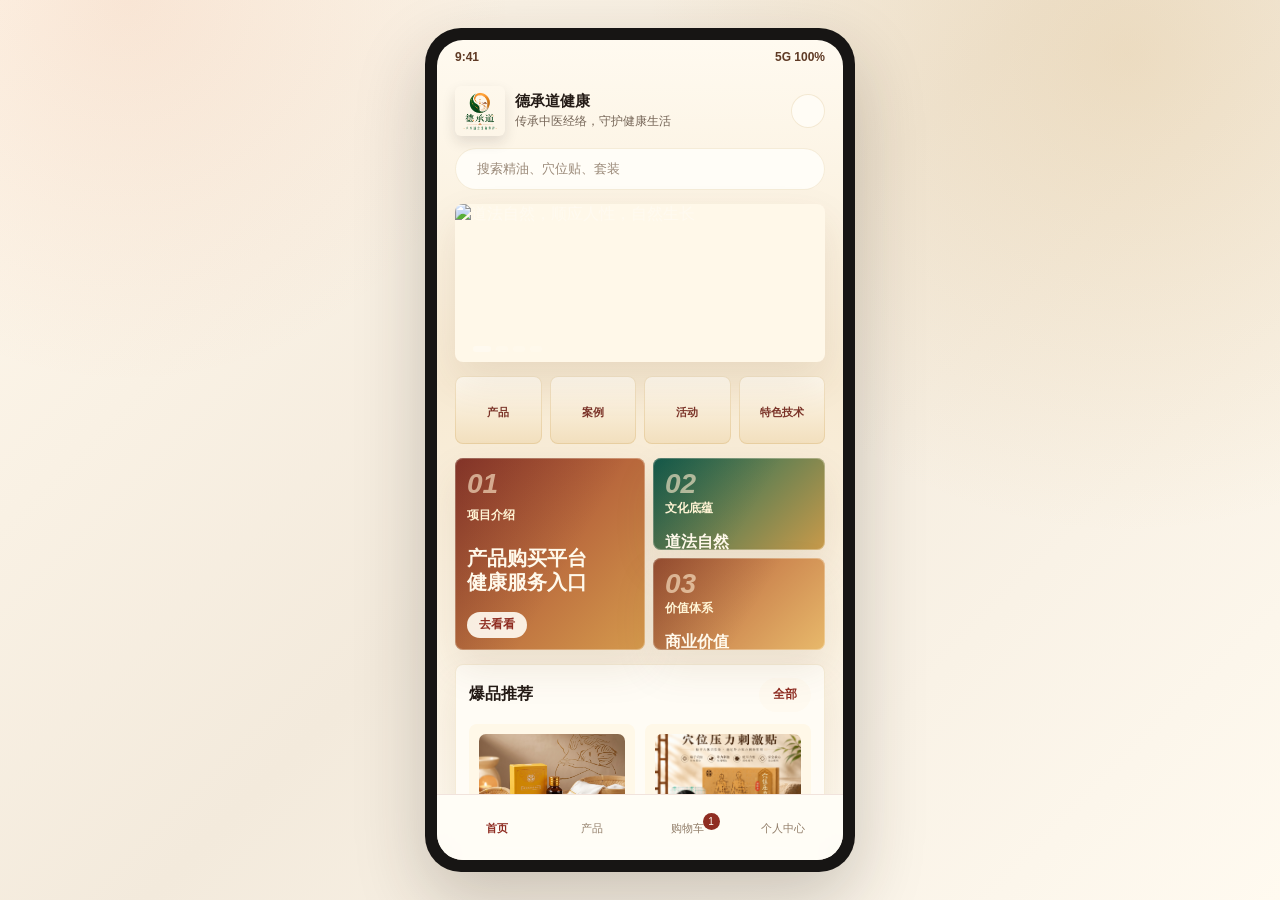
==== champagne_complete.html @ 21c338b3 "Update case page with before after story" ====
<!doctype html>
<html lang="zh-CN">
<head>
  <meta charset="utf-8">
  <meta name="viewport" content="width=device-width, initial-scale=1">
  <title>德承道商城小程序交互网页</title>
  <link rel="stylesheet" href="./champagne_complete.css">
  <script src="https://unpkg.com/lucide@latest/dist/umd/lucide.min.js" defer></script>
  <script src="./champagne_complete.js" defer></script>
</head>
<body class="standalone-demo">
  <main class="prototype-shell">
    <section class="prototype-copy">
      <p class="eyebrow">德承道健康 · 商城型小程序</p>
      <h1>产品购买平台 + 文化与实力背书</h1>
      <p>这是独立可点击交互网页：底部导航、产品列表、商品详情、购物车、个人中心、品牌实力入口都已接好。视觉采用日珀金白，保持高端、温暖、可信。</p>
      <div class="flow-notes">
        <span>首页 → 产品列表 → 商品详情 → 加入购物车</span>
        <span>首页 → 套装专区 → 商品详情 → 加入购物车</span>
        <span>购物车 → 数量调整 → 个人中心订单状态</span>
      </div>
    </section>

    <section class="phone" aria-label="德承道小程序可交互原型">
      <div class="app">
        <header class="statusbar"><span>9:41</span><span>5G 100%</span></header>

        <section class="page active" data-page="home">
          <div class="home-top">
            <div class="brand">
              <img src="./assets/dcd_logo_big.png" alt="德承道标识">
              <div><b>德承道健康</b><span>传承中医经络，守护健康生活</span></div>
            </div>
            <button class="icon-btn" data-toast="暂无新消息" aria-label="消息"><i data-lucide="bell"></i></button>
          </div>

          <button class="searchbar" data-route="products">
            <i data-lucide="search"></i>
            <span>搜索精油、穴位贴、套装</span>
          </button>

          <section class="hero-carousel" aria-label="首页轮播图">
            <article class="hero-banner hero-slide hero-image-slide active" data-slide="0">
              <img src="https://raw.githubusercontent.com/jerry-12123/dcd-miniapp-ui/main/assets/carousel_daofa.png" alt="道法自然，顺应人性，自然生长">
            </article>
            <article class="hero-banner hero-slide hero-image-slide" data-slide="1">
              <img src="https://raw.githubusercontent.com/jerry-12123/dcd-miniapp-ui/main/assets/carousel_store.png" alt="共享单店，轻量化，社区化，强粘性">
            </article>
            <article class="hero-banner hero-slide hero-image-slide" data-slide="2">
              <img src="https://raw.githubusercontent.com/jerry-12123/dcd-miniapp-ui/main/assets/carousel_value.png" alt="商业价值与社会价值的统一">
            </article>
            <article class="hero-banner hero-slide hero-image-slide" data-slide="3">
              <img src="https://raw.githubusercontent.com/jerry-12123/dcd-miniapp-ui/main/assets/carousel_2030.png" alt="2030健康中国，五维健康">
            </article>
            <div class="carousel-dots" aria-label="轮播分页">
              <button class="active" data-carousel-dot="0" aria-label="第1张"></button>
              <button data-carousel-dot="1" aria-label="第2张"></button>
              <button data-carousel-dot="2" aria-label="第3张"></button>
              <button data-carousel-dot="3" aria-label="第4张"></button>
            </div>
          </section>

          <section class="category-row">
            <button data-route="products"><i data-lucide="shopping-bag"></i><span>产品</span></button>
            <button data-route="cases"><i data-lucide="image-play"></i><span>案例</span></button>
            <button data-route="activities"><i data-lucide="calendar-days"></i><span>活动</span></button>
            <button data-route="tech"><i data-lucide="sparkles"></i><span>特色技术</span></button>
          </section>

          <section class="project-board" aria-label="项目与文化介绍">
            <button class="project-card primary" data-route="project">
              <span>01</span>
              <p>项目介绍</p>
              <h3>产品购买平台<br>健康服务入口</h3>
              <em>去看看</em>
            </button>
            <button class="project-card culture" data-route="culture">
              <span>02</span>
              <p>文化底蕴</p>
              <h3>道法自然<br>五行调和</h3>
              <em>了解</em>
            </button>
            <button class="project-card value" data-route="value">
              <span>03</span>
              <p>价值体系</p>
              <h3>商业价值<br>社会价值统一</h3>
              <em>查看</em>
            </button>
          </section>

          <section class="panel">
            <div class="section-head"><h3>爆品推荐</h3><button data-route="products">全部</button></div>
            <div class="product-row">
              <article class="product-card" data-detail="oil">
                <img src="./assets/oil_main.png" alt="德承道精油">
                <b>德承道精油</b>
                <span>统一零售价 · 日常调理</span>
                <strong>￥268</strong>
              </article>
              <article class="product-card" data-detail="patch">
                <img src="./assets/patch_main.png" alt="德承道穴位贴">
                <b>德承道穴位贴</b>
                <span>统一零售价 · 家庭常备</span>
                <strong>￥128</strong>
              </article>
            </div>
          </section>

          <section class="strength-strip">
            <div><b>1986</b><span>源起诊所</span></div>
            <div><b>18</b><span>直营店</span></div>
            <div><b>3000+</b><span>加盟店</span></div>
          </section>
        </section>

        <section class="page" data-page="project">
          <div class="page-head">
            <h2>项目介绍</h2>
            <button class="icon-btn" data-route="home" aria-label="返回首页"><i data-lucide="home"></i></button>
          </div>

          <section class="intro-hero project">
            <p>健康商业新范式</p>
            <h2>产品购买平台，也是健康服务入口</h2>
            <span>以精油、穴位贴、套装为购买核心，承接案例展示、特色技术、会员服务和复购管理。</span>
          </section>

          <section class="intro-grid">
            <article>
              <i data-lucide="shopping-bag"></i>
              <div><b>产品成交</b><span>把爆品推荐、商品详情、购物车路径做短做清楚。</span></div>
            </article>
            <article>
              <i data-lucide="badge-check"></i>
              <div><b>信任背书</b><span>用案例、技术与文化内容解释为什么值得买。</span></div>
            </article>
            <article>
              <i data-lucide="repeat-2"></i>
              <div><b>复购承接</b><span>通过个人中心、订单状态和会员权益沉淀长期关系。</span></div>
            </article>
          </section>
        </section>

        <section class="page" data-page="culture">
          <div class="page-head">
            <h2>文化底蕴</h2>
            <button class="icon-btn" data-route="home" aria-label="返回首页"><i data-lucide="home"></i></button>
          </div>

          <section class="intro-hero culture">
            <p>东方生命智慧</p>
            <h2>道法自然，顺应人性，自然生长</h2>
            <span>以中医经络、五行调和、顺时养生为内容表达，让用户理解产品背后的健康观。</span>
          </section>

          <section class="culture-points">
            <article><b>根本</b><span>以健康价值为根本，回到用户真实生活需求。</span></article>
            <article><b>纽带</b><span>以产品、技术、服务连接日常调理场景。</span></article>
            <article><b>灵魂</b><span>以爱、感恩、利他作为品牌长期关系的温度。</span></article>
          </section>
        </section>

        <section class="page" data-page="value">
          <div class="page-head">
            <h2>价值体系</h2>
            <button class="icon-btn" data-route="home" aria-label="返回首页"><i data-lucide="home"></i></button>
          </div>

          <section class="intro-hero value">
            <p>共生价值</p>
            <h2>商业价值与社会价值的统一</h2>
            <span>既要让用户买得到、用得上、愿意复购，也要让社区健康服务更贴近人心。</span>
          </section>

          <section class="value-flow">
            <div><b>用户</b><span>获得日常可坚持的调理产品和服务</span></div>
            <div><b>门店</b><span>获得轻量化、社区化的经营入口</span></div>
            <div><b>平台</b><span>沉淀产品、案例、技术和会员数据</span></div>
          </section>
        </section>

        <section class="page" data-page="products">
          <div class="page-head">
            <h2>产品商城</h2>
            <button class="icon-btn" data-toast="已按推荐排序" aria-label="筛选"><i data-lucide="sliders-horizontal"></i></button>
          </div>

          <button class="searchbar compact" data-toast="搜索功能原型：可接入关键词搜索">
            <i data-lucide="search"></i>
            <span>搜索产品功效 / 使用场景</span>
          </button>

          <div class="tabs">
            <button class="active" data-filter="hot">推荐</button>
            <button data-filter="oil">精油</button>
            <button data-filter="patch">穴位贴</button>
            <button data-filter="bundle">套装</button>
          </div>

          <section class="product-list">
            <article class="list-item featured" data-category="hot oil" data-detail="oil">
              <img src="./assets/oil_main.png" alt="德承道精油">
              <div>
                <p>明星单品</p>
                <h3>德承道精油</h3>
                <span>精油统一零售售价 268 元，适合日常经络养护。</span>
                <div><strong>￥268</strong><button data-add="oil">加入购物车</button></div>
              </div>
            </article>
            <article class="list-item" data-category="hot patch" data-detail="patch">
              <img src="./assets/patch_main.png" alt="德承道穴位贴">
              <div>
                <p>高频复购</p>
                <h3>德承道穴位贴</h3>
                <span>穴位贴统一零售价 128 元，家庭常备护理。</span>
                <div><strong>￥128</strong><button data-add="patch">购买</button></div>
              </div>
            </article>
            <article class="list-item" data-category="hot bundle patch" data-detail="patchBundle">
              <img src="./assets/patch_main.png" alt="9800穴位贴套组">
              <div>
                <p>大客户套组</p>
                <h3>9800穴位贴套组</h3>
                <span>9800 元，穴位贴给到 76 盒，适合批量囤货。</span>
                <div><strong>￥9800</strong><button data-add="patchBundle">加入购物车</button></div>
              </div>
            </article>
            <article class="list-item" data-category="hot bundle oil patch" data-detail="comboBundle">
              <img src="./assets/commerce_bg.jpg" alt="9800组合套装">
              <div>
                <p>组合套装</p>
                <h3>9800组合套装</h3>
                <span>精油 5 瓶 + 穴位贴 66 盒，产品组合更完整。</span>
                <div><strong>￥9800</strong><button data-add="comboBundle">加入购物车</button></div>
              </div>
            </article>
          </section>
        </section>

        <section class="page detail-page" data-page="detail">
          <div class="detail-top">
            <button class="icon-btn" data-back aria-label="返回"><i data-lucide="chevron-left"></i></button>
            <h2>商品详情</h2>
            <button class="icon-btn" data-toast="分享卡片已生成" aria-label="分享"><i data-lucide="share-2"></i></button>
          </div>

          <section class="product-visual">
            <img data-detail-image src="./assets/oil_main.png" alt="商品图片">
          </section>

          <section class="detail-card">
            <p data-detail-tag>德承道甄选</p>
            <h2 data-detail-title>德承道精油</h2>
            <span data-detail-subtitle>统一零售价 · 经络养护 · 日常调理</span>
            <div class="price-line"><strong data-detail-price>￥268</strong><em>已售 <span data-detail-sold>1286</span></em></div>
          </section>

          <section class="info-panel">
            <h3>为什么推荐</h3>
            <div><i data-lucide="leaf"></i><span data-detail-point1>源于东方食养与经络养护理念，适合日常护理。</span></div>
            <div><i data-lucide="shield-check"></i><span>配合门店调理服务，形成产品 + 技术的使用闭环。</span></div>
            <div><i data-lucide="repeat-2"></i><span>复购路径清晰，可作为家庭健康管理的常备用品。</span></div>
          </section>

          <section class="detail-poster" data-detail-poster-wrap>
            <img data-detail-poster src="./assets/oil_detail.png" alt="精油详情页">
          </section>

          <section class="buybar">
            <button class="ghost" data-current-add><i data-lucide="shopping-cart"></i>加入购物车</button>
            <button data-buy-now>立即购买</button>
          </section>
        </section>

        <section class="page" data-page="brand">
          <div class="page-head">
            <h2>品牌实力</h2>
            <button class="icon-btn" data-route="cart" aria-label="购物车"><i data-lucide="shopping-cart"></i></button>
          </div>

          <section class="brand-hero">
            <img src="./assets/clinic_front.jpg" alt="德承道服务空间">
            <div>
              <p>企业与技术实力</p>
              <h2>产品 + 技术 + 服务</h2>
              <span>以产品商城为入口，连接门店服务、特色技术、案例内容与会员复购体系。</span>
            </div>
          </section>

          <section class="brand-grid">
            <div><b>科研</b><span>产品与服务体系</span></div>
            <div><b>服务</b><span>直营门店落地</span></div>
            <div><b>教育</b><span>食养动养培训</span></div>
            <div><b>培训</b><span>技术复制体系</span></div>
          </section>

          <section class="culture-card">
            <img src="./assets/garden.jpg" alt="南京园子">
            <div>
              <p>品牌理念</p>
              <h3>带着爱服务生命</h3>
              <span>以中华传统文化为根，以五行系统和经络调理为核心表达，让健康成为可坚持的生活方式。</span>
            </div>
          </section>

          <section class="panel">
            <div class="section-head"><h3>企业规模</h3><button data-toast="企业介绍页可继续展开">了解更多</button></div>
            <div class="strength-strip inline">
              <div><b>1986</b><span>源起诊所</span></div>
              <div><b>18</b><span>直营店</span></div>
              <div><b>3000+</b><span>加盟店</span></div>
            </div>
          </section>
        </section>

        <section class="page" data-page="cases">
          <div class="page-head">
            <h2>案例</h2>
            <button class="icon-btn" data-route="home" aria-label="返回首页"><i data-lucide="home"></i></button>
          </div>

          <section class="case-card case-story">
            <div>
              <p>案例三：肩周炎</p>
              <h3>一次即可后背</h3>
              <b>调理过程与效果</b>
              <span>顾客原来手臂不能后背，也无法正常抬举，严重影响日常动作。点几个穴位，仅需几分钟，一次便可自如后背，疼痛感完全消失，只剩下一点点牵拉感。做到第四次的时候，牵拉感也完全消失，功能完全恢复正常。</span>
              <em><i data-lucide="check-circle-2"></i>简单、快速、无创伤，这就是传统经络调理的优势所在。</em>
            </div>
          </section>

          <section class="case-compare-panel">
            <article>
              <p>调理前</p>
              <img src="./assets/case_before.png" alt="肩周炎调理前">
            </article>
            <article>
              <p>调理后</p>
              <img src="./assets/case_after.png" alt="肩周炎调理后">
            </article>
          </section>
        </section>

        <section class="page" data-page="activities">
          <div class="page-head">
            <h2>活动</h2>
            <button class="icon-btn" data-route="home" aria-label="返回首页"><i data-lucide="home"></i></button>
          </div>

          <section class="empty-state-panel">
            <i data-lucide="calendar-days"></i>
            <h3>暂无活动</h3>
            <span>后续可在这里放线下沙龙、门店体验、会员专享、直播预约等活动入口。</span>
          </section>
        </section>

        <section class="page" data-page="tech">
          <div class="page-head">
            <h2>特色技术</h2>
            <button class="icon-btn" data-route="home" aria-label="返回首页"><i data-lucide="home"></i></button>
          </div>

          <section class="tech-list">
            <button class="tech-entry" data-tech-detail="massage">
              <i data-lucide="hand"></i>
              <div>
                <p>技术一</p>
                <h3>点穴按摩</h3>
                <span>围绕经络穴位进行点按、放松与疏导，适合做成门店服务项目、专家手法介绍和预约转化页。</span>
              </div>
              <i class="entry-arrow" data-lucide="chevron-right"></i>
            </button>
            <button class="tech-entry" data-tech-detail="diet">
              <i data-lucide="wheat"></i>
              <div>
                <p>技术二</p>
                <h3>食疗调理</h3>
                <span>结合体质、季节与日常饮食习惯，输出更容易坚持的食养建议，可承接产品套餐与会员服务。</span>
              </div>
              <i class="entry-arrow" data-lucide="chevron-right"></i>
            </button>
            <button class="tech-entry" data-tech-detail="movement">
              <i data-lucide="activity"></i>
              <div>
                <p>技术三</p>
                <h3>运动调理</h3>
                <span>通过轻量动作、姿态训练与日常运动指导，帮助用户把调理融入生活场景。</span>
              </div>
              <i class="entry-arrow" data-lucide="chevron-right"></i>
            </button>
          </section>
        </section>

        <section class="page detail-page tech-detail-page" data-page="techDetail">
          <div class="detail-top">
            <button class="icon-btn" data-route="tech" aria-label="返回特色技术"><i data-lucide="chevron-left"></i></button>
            <h2 data-tech-title>点穴按摩</h2>
            <button class="icon-btn" data-toast="技术内容可继续补充真实素材" aria-label="说明"><i data-lucide="info"></i></button>
          </div>

          <section class="tech-visual">
            <img data-tech-image src="./assets/body_map.jpg" alt="点穴按摩图文">
          </section>

          <section class="tech-copy">
            <p data-tech-kicker>经络穴位技术</p>
            <h3 data-tech-heading>以穴入手，疏通日常紧张</h3>
            <span data-tech-body>通过经络穴位点按、推揉和局部放松，帮助用户理解身体紧张区域与日常调理路径。</span>
          </section>

          <section class="tech-video-panel">
            <div class="section-head"><h3>技术视频</h3><button data-toast="当前为占位视频，可替换为专属技术讲解">示例</button></div>
            <video data-tech-video controls playsinline preload="metadata" poster="./assets/body_map.jpg" src="./assets/case_video.mp4"></video>
          </section>
        </section>

        <section class="page" data-page="cart">
          <div class="page-head">
            <h2>购物车</h2>
            <button class="icon-btn" data-toast="已同步会员价格" aria-label="会员价"><i data-lucide="badge-percent"></i></button>
          </div>

          <section class="cart-list" data-cart-list></section>

          <section class="recommend-panel">
            <div class="section-head"><h3>顺手带上</h3><button data-route="products">去选购</button></div>
            <article class="mini-product" data-detail="patch">
              <img src="./assets/patch_main.png" alt="德承道穴位贴">
              <div><b>德承道穴位贴</b><span>家庭常备护理</span></div>
              <strong>￥128</strong>
            </article>
          </section>

          <section class="checkoutbar">
            <div><span>合计</span><strong data-cart-total>￥0</strong></div>
            <button data-checkout>去结算</button>
          </section>
        </section>

        <section class="page" data-page="profile">
          <div class="page-head">
            <h2>个人中心</h2>
            <button class="icon-btn" data-toast="设置功能原型" aria-label="设置"><i data-lucide="settings"></i></button>
          </div>

          <section class="member-card profile-hero">
            <div class="avatar">德</div>
            <div>
              <p>德承道会员</p>
              <h2>欢迎回来</h2>
              <span>查看订单、积分权益、团队与消费记录。</span>
            </div>
          </section>

          <section class="asset-card">
            <button data-toast="零钱余额 0.00">
              <strong>0.00</strong>
              <span>零钱</span>
            </button>
            <button data-toast="积分余额 0.00">
              <strong>0.00</strong>
              <span>积分</span>
            </button>
          </section>

          <section class="profile-module">
            <div class="module-head"><h3>商城订单</h3><button data-toast="进入全部商城订单">全部订单<i data-lucide="chevron-right"></i></button></div>
            <div class="icon-grid five">
              <button data-toast="商城待付款"><i data-lucide="wallet"></i><span>待付款</span></button>
              <button data-toast="商城待发货"><i data-lucide="package"></i><span>待发货</span></button>
              <button data-toast="商城待收货"><i data-lucide="truck"></i><span>待收货</span></button>
              <button data-toast="商城待评价"><i data-lucide="message-circle"></i><span>待评价</span></button>
              <button data-toast="商城售后中"><i data-lucide="file-text"></i><span>售后中</span></button>
            </div>
          </section>

          <section class="profile-module">
            <div class="module-head"><h3>积分订单</h3><button data-toast="进入积分订单"><i data-lucide="chevron-right"></i></button></div>
            <div class="icon-grid four">
              <button data-toast="全部积分订单"><i data-lucide="layout-grid"></i><span>全部</span></button>
              <button data-toast="积分待付款"><i data-lucide="wallet"></i><span>待付款</span></button>
              <button data-toast="积分待发货"><i data-lucide="package"></i><span>待发货</span></button>
              <button data-toast="积分待收货"><i data-lucide="truck"></i><span>待收货</span></button>
            </div>
          </section>

          <section class="profile-module services-module">
            <div class="module-head"><h3>我的服务</h3></div>
            <div class="service-grid">
              <button data-toast="身份特权"><i data-lucide="handshake"></i><span>身份特权</span></button>
              <button data-toast="我的团队"><i data-lucide="users-round"></i><span>我的团队</span></button>
              <button data-toast="贡献分"><i data-lucide="user-round-check"></i><span>贡献分</span></button>
              <button data-toast="我的消费"><i data-lucide="hand-coins"></i><span>我的消费</span></button>
              <button data-toast="邀请码"><i data-lucide="qr-code"></i><span>邀请码</span></button>
              <button data-toast="排行榜"><i data-lucide="scroll-text"></i><span>排行榜</span></button>
              <button data-toast="用户协议"><i data-lucide="briefcase-business"></i><span>用户协议</span></button>
              <button data-toast="隐私设置"><i data-lucide="settings"></i><span>隐私设置</span></button>
            </div>
          </section>
        </section>

        <nav class="tabbar">
          <button class="active" data-tab="home"><i data-lucide="home"></i><span>首页</span></button>
          <button data-tab="products"><i data-lucide="shopping-bag"></i><span>产品</span></button>
          <button data-tab="cart" class="cart-tab"><i data-lucide="shopping-cart"></i><span>购物车</span><em data-cart-count>0</em></button>
          <button data-tab="profile"><i data-lucide="user-round"></i><span>个人中心</span></button>
        </nav>

        <div class="toast" data-toast-box></div>
      </div>
    </section>
  </main>
</body>
</html>
---- champagne_complete.css ----
:root {
  font-family: "Microsoft YaHei", "PingFang SC", "Noto Sans CJK SC", Arial, sans-serif;
  --ivory: #fffaf0;
  --paper: #fffdf7;
  --warm: #f2dfbd;
  --gold: #c99a4a;
  --gold-deep: #967033;
  --fire: #d46b3c;
  --cinnabar: #8f2d22;
  --ink: #241b16;
  --muted: #746456;
  --line: rgba(143, 45, 34, .12);
  --shadow: 0 18px 42px rgba(97, 56, 24, .1);
}

* {
  box-sizing: border-box;
}

body {
  margin: 0;
  color: var(--ink);
  background:
    radial-gradient(circle at 10% 0%, rgba(212, 107, 60, .12), transparent 24rem),
    radial-gradient(circle at 88% 6%, rgba(201, 154, 74, .2), transparent 30rem),
    linear-gradient(135deg, #fff8ec 0%, #f3eadc 48%, #fffaf0 100%);
}

body.standalone-demo {
  min-height: 100vh;
}

button {
  border: 0;
  font: inherit;
  cursor: pointer;
}

.prototype-shell {
  width: min(1180px, calc(100% - 40px));
  min-height: 100vh;
  display: grid;
  grid-template-columns: minmax(320px, 1fr) 430px;
  gap: 46px;
  align-items: center;
  margin: 0 auto;
  padding: 34px 0;
}

body.standalone-demo .prototype-shell {
  width: min(100%, 460px);
  grid-template-columns: 1fr;
  justify-items: center;
  gap: 0;
  padding: 16px 0;
}

.prototype-copy {
  max-width: 650px;
}

body.standalone-demo .prototype-copy {
  display: none;
}

.eyebrow {
  margin: 0 0 10px;
  color: var(--cinnabar);
  font-size: 13px;
  font-weight: 900;
}

h1,
h2,
h3,
h4,
p {
  margin-top: 0;
}

h1 {
  margin-bottom: 16px;
  font-size: clamp(36px, 5vw, 62px);
  line-height: 1.04;
  letter-spacing: 0;
}

.prototype-copy > p:not(.eyebrow) {
  margin-bottom: 26px;
  color: var(--muted);
  font-size: 17px;
  line-height: 1.85;
}

.flow-notes {
  display: grid;
  gap: 10px;
}

.flow-notes span {
  min-height: 48px;
  display: flex;
  align-items: center;
  padding: 0 14px;
  border-radius: 8px;
  background: rgba(255, 253, 247, .84);
  color: #6f4c32;
  font-size: 14px;
  font-weight: 900;
  box-shadow: inset 0 0 0 1px rgba(201, 154, 74, .18), var(--shadow);
}

.phone {
  width: 410px;
  padding: 12px;
  border-radius: 36px;
  background: #171514;
  box-shadow: 0 28px 70px rgba(42, 31, 21, .22);
}

body.standalone-demo .phone {
  width: min(430px, calc(100vw - 20px));
}

.app {
  position: relative;
  height: 780px;
  overflow: hidden;
  border-radius: 26px;
  background: linear-gradient(180deg, #fffaf0, #f7ead3 42%, #fffaf0 100%);
}

body.standalone-demo .app {
  height: min(820px, calc(100vh - 56px));
  min-height: 720px;
}

.statusbar {
  height: 34px;
  display: flex;
  justify-content: space-between;
  align-items: center;
  padding: 0 18px;
  color: #5f3a25;
  font-size: 12px;
  font-weight: 900;
}

.page {
  display: none;
  height: calc(100% - 100px);
  overflow-y: auto;
  padding-bottom: 14px;
  scrollbar-width: none;
}

.page::-webkit-scrollbar {
  display: none;
}

.page.active {
  display: block;
}

[data-page="cart"] {
  padding-bottom: 86px;
}

button svg,
.tabbar svg,
.category-row svg,
.info-panel svg {
  width: 18px;
  height: 18px;
  stroke-width: 2.2;
}

.home-top,
.page-head,
.detail-top {
  display: flex;
  align-items: center;
  justify-content: space-between;
  padding: 12px 18px;
}

.brand {
  display: flex;
  align-items: center;
  gap: 10px;
}

.brand img {
  width: 50px;
  height: 50px;
  object-fit: contain;
  padding: 0;
  border-radius: 6px;
  background: transparent;
  box-shadow: 0 6px 14px rgba(36, 27, 22, .12);
}

.brand b {
  display: block;
  font-size: 15px;
}

.brand span,
.product-card span,
.list-item span,
.detail-card span,
.info-panel span,
.culture-mini span,
.brand-hero span,
.culture-card span,
.cart-item span,
.mini-product span {
  color: var(--muted);
  font-size: 12px;
  line-height: 1.45;
}

.icon-btn,
.home-top .icon-btn,
.page-head .icon-btn,
.detail-top .icon-btn {
  width: 34px;
  height: 34px;
  display: grid;
  place-items: center;
  border-radius: 50%;
  background: rgba(255, 253, 247, .86);
  color: var(--cinnabar);
  box-shadow: inset 0 0 0 1px rgba(201, 154, 74, .2);
}

.page-head h2,
.detail-top h2 {
  margin: 0;
  font-size: 22px;
}

.searchbar {
  width: calc(100% - 36px);
  height: 42px;
  display: flex;
  align-items: center;
  gap: 8px;
  margin: 0 18px 14px;
  padding: 0 14px;
  border-radius: 21px;
  background: var(--paper);
  color: #9a8978;
  text-align: left;
  font-size: 13px;
  box-shadow: inset 0 0 0 1px rgba(201, 154, 74, .18);
}

.searchbar.compact {
  margin-top: 2px;
}

.hero-carousel {
  position: relative;
  margin: 0 18px 14px;
}

.hero-banner {
  display: grid;
  grid-template-columns: 1fr 96px;
  gap: 10px;
  align-items: center;
  min-height: 150px;
  margin: 0 18px 14px;
  padding: 18px;
  border-radius: 8px;
  background:
    radial-gradient(circle at 84% 24%, rgba(255, 250, 240, .45), transparent 7rem),
    linear-gradient(135deg, #8f2d22, #c99a4a);
  color: var(--ivory);
  box-shadow: var(--shadow);
}

.hero-carousel .hero-banner {
  margin: 0;
}

.hero-slide {
  display: none;
}

.hero-slide.active {
  display: grid;
}

.hero-image-slide {
  aspect-ratio: 750 / 320;
  min-height: 0;
  padding: 0;
  overflow: hidden;
  background: #fff8e9;
}

.hero-image-slide.active {
  display: block;
}

.hero-image-slide img {
  width: 100%;
  height: 100%;
  display: block;
  object-fit: cover;
}

.carousel-dots {
  position: absolute;
  left: 18px;
  bottom: 10px;
  display: flex;
  gap: 5px;
}

.carousel-dots button {
  width: 6px;
  height: 6px;
  border-radius: 999px;
  background: rgba(255, 250, 240, .48);
}

.carousel-dots button.active {
  width: 18px;
  background: var(--ivory);
}

.hero-banner p,
.culture-card p,
.brand-hero p,
.detail-card p,
.list-item p {
  margin-bottom: 7px;
  color: var(--gold-deep);
  font-size: 12px;
  font-weight: 900;
}

.hero-banner p {
  color: #ffe5ad;
}

.hero-banner h2 {
  margin-bottom: 16px;
  font-size: 25px;
  line-height: 1.18;
}

.hero-banner button,
.list-item button,
.section-head button,
.buybar button,
.checkoutbar button {
  height: 34px;
  padding: 0 14px;
  border-radius: 17px;
  background: var(--ivory);
  color: var(--cinnabar);
  font-size: 12px;
  font-weight: 900;
}

.hero-banner img {
  width: 118px;
  height: 118px;
  object-fit: contain;
  padding: 0;
  border-radius: 0;
  background: transparent;
  box-shadow: none;
  filter: none;
}

.hero-banner.hero-image-slide img {
  width: 100%;
  height: 100%;
  display: block;
  object-fit: cover;
}

.category-row {
  display: grid;
  grid-template-columns: repeat(4, 1fr);
  gap: 8px;
  padding: 0 18px 14px;
}

.category-row button {
  min-height: 68px;
  display: grid;
  justify-items: center;
  align-content: center;
  gap: 6px;
  border-radius: 8px;
  background: linear-gradient(180deg, #fffaf0, #f2dfbd);
  color: #7b3328;
  font-size: 11px;
  font-weight: 900;
  box-shadow: inset 0 0 0 1px rgba(201, 154, 74, .24);
}

.project-board {
  display: grid;
  grid-template-columns: 1.05fr .95fr;
  grid-template-rows: repeat(2, 92px);
  gap: 8px;
  margin: 0 18px 14px;
}

.project-card {
  position: relative;
  overflow: hidden;
  display: grid;
  align-content: space-between;
  min-width: 0;
  padding: 12px;
  border-radius: 8px;
  text-align: left;
  color: #fff9eb;
  box-shadow: inset 0 0 0 1px rgba(255, 248, 232, .32), var(--shadow);
}

.project-card::after {
  content: "";
  position: absolute;
  inset: 0;
  background: linear-gradient(120deg, rgba(36, 27, 22, .24), transparent 58%);
  pointer-events: none;
}

.project-card.primary {
  grid-row: span 2;
  min-height: 192px;
  background: linear-gradient(135deg, #9f3b2d, #d59a4d);
}

.project-card.culture {
  background: linear-gradient(135deg, #0e6a58, #c99a4a);
}

.project-card.value {
  background: linear-gradient(135deg, #b45a37, #e8b96b);
}

.project-card span,
.project-card p,
.project-card h3,
.project-card em {
  position: relative;
  z-index: 1;
}

.project-card span {
  color: rgba(255, 236, 205, .62);
  font-size: 28px;
  line-height: 1;
  font-weight: 900;
  font-style: italic;
}

.project-card p {
  margin-top: 2px;
  color: #fff4d4;
  font-size: 12px;
  font-weight: 900;
}

.project-card h3 {
  margin: 4px 0 10px;
  font-size: 20px;
  line-height: 1.18;
}

.project-card:not(.primary) h3 {
  margin-bottom: 6px;
  font-size: 16px;
}

.project-card em {
  width: max-content;
  height: 26px;
  display: inline-grid;
  place-items: center;
  padding: 0 12px;
  border-radius: 13px;
  background: rgba(255, 250, 240, .92);
  color: #8f2d22;
  font-size: 12px;
  font-weight: 900;
  font-style: normal;
}

.panel,
.strength-strip,
.product-list,
.detail-card,
.info-panel,
.culture-mini,
.detail-poster,
.brand-hero,
.brand-grid,
.culture-card,
.cart-list,
.recommend-panel,
.member-card,
.asset-card,
.profile-module {
  margin: 0 18px 14px;
  border-radius: 8px;
  background: rgba(255, 253, 247, .93);
  box-shadow: inset 0 0 0 1px rgba(201, 154, 74, .18), var(--shadow);
}

.panel,
.info-panel,
.cart-list,
.recommend-panel,
.profile-module {
  padding: 14px;
}

.section-head {
  display: flex;
  justify-content: space-between;
  align-items: center;
  margin-bottom: 12px;
}

.section-head h3,
.info-panel h3 {
  margin: 0;
  font-size: 16px;
}

.product-row {
  display: grid;
  grid-template-columns: repeat(2, 1fr);
  gap: 10px;
}

.product-card {
  min-width: 0;
  padding: 10px;
  border-radius: 8px;
  background: #fff8e8;
}

.product-card img {
  width: 100%;
  height: 92px;
  object-fit: cover;
  border-radius: 7px;
  margin-bottom: 8px;
}

.product-card b,
.list-item h3 {
  display: block;
  margin-bottom: 4px;
  font-size: 13px;
}

.product-card strong,
.list-item strong,
.detail-card strong,
.cart-item strong,
.mini-product strong,
.checkoutbar strong {
  display: block;
  color: var(--cinnabar);
  font-size: 17px;
}

.strength-strip {
  display: grid;
  grid-template-columns: repeat(3, 1fr);
  padding: 14px 10px;
}

.strength-strip.inline {
  margin: 0;
  box-shadow: none;
  background: #fff8e8;
}

.strength-strip div {
  display: grid;
  justify-items: center;
  gap: 3px;
  border-right: 1px solid var(--line);
}

.strength-strip div:last-child {
  border-right: 0;
}

.strength-strip b {
  color: var(--cinnabar);
  font-size: 19px;
}

.strength-strip span {
  color: var(--muted);
  font-size: 11px;
}

.tabs {
  display: grid;
  grid-template-columns: repeat(4, 1fr);
  gap: 8px;
  margin: 0 18px 14px;
}

.tabs button {
  height: 34px;
  border-radius: 17px;
  background: #fff7e8;
  color: #7b3328;
  font-size: 12px;
  font-weight: 900;
}

.tabs .active {
  background: linear-gradient(135deg, var(--cinnabar), var(--gold));
  color: var(--ivory);
}

.product-list {
  display: grid;
  gap: 12px;
  padding: 0 18px 14px;
  background: transparent;
  box-shadow: none;
}

.list-item {
  display: grid;
  grid-template-columns: 96px 1fr;
  gap: 12px;
  padding: 12px;
  border-radius: 8px;
  background: var(--paper);
  box-shadow: inset 0 0 0 1px rgba(201, 154, 74, .18), var(--shadow);
}

.list-item.featured {
  background: linear-gradient(135deg, #fffaf0, #f2dfbd);
}

.list-item img {
  width: 96px;
  height: 112px;
  object-fit: cover;
  border-radius: 7px;
}

.list-item h3 {
  font-size: 16px;
}

.list-item div div {
  display: flex;
  justify-content: space-between;
  align-items: center;
  gap: 10px;
  margin-top: 10px;
}

.list-item button {
  background: linear-gradient(135deg, var(--cinnabar), var(--gold));
  color: var(--ivory);
}

.list-item.hidden {
  display: none;
}

.detail-top {
  display: grid;
  grid-template-columns: 42px 1fr 42px;
}

.detail-top h2 {
  text-align: center;
  font-size: 18px;
}

.product-visual {
  height: 238px;
  margin: 0 18px 14px;
  padding: 18px;
  border-radius: 8px;
  background:
    radial-gradient(circle at 50% 50%, rgba(255, 250, 240, .78), transparent 8rem),
    linear-gradient(135deg, #f2dfbd, #fffaf0);
  box-shadow: inset 0 0 0 1px rgba(201, 154, 74, .18), var(--shadow);
}

.product-visual img {
  width: 100%;
  height: 100%;
  object-fit: cover;
  border-radius: 7px;
}

.detail-card {
  padding: 14px;
}

.detail-card h2 {
  margin-bottom: 6px;
  font-size: 23px;
}

.price-line {
  display: flex;
  justify-content: space-between;
  align-items: end;
  margin-top: 12px;
}

.price-line em {
  color: #9a8978;
  font-style: normal;
  font-size: 12px;
}

.info-panel div {
  display: grid;
  grid-template-columns: 34px 1fr;
  gap: 10px;
  align-items: center;
  padding: 11px 0;
  border-top: 1px solid var(--line);
}

.info-panel i {
  width: 34px;
  height: 34px;
  display: grid;
  place-items: center;
  border-radius: 50%;
  background: #fff0d1;
  color: var(--cinnabar);
}

.culture-mini,
.detail-poster {
  display: grid;
  grid-template-columns: 82px 1fr;
  gap: 12px;
  align-items: center;
  padding: 12px;
}

.detail-poster {
  display: block;
  overflow: hidden;
  padding: 0;
}

.detail-poster[hidden] {
  display: none;
}

.detail-poster img {
  display: block;
  width: 100%;
  height: auto;
  border-radius: 8px;
}

.culture-mini img {
  width: 82px;
  height: 70px;
  object-fit: cover;
  border-radius: 7px;
}

.culture-mini b,
.cart-item b,
.mini-product b {
  display: block;
  margin-bottom: 4px;
  font-size: 13px;
}

.buybar,
.checkoutbar {
  position: absolute;
  left: 0;
  right: 0;
  bottom: 0;
  display: grid;
  grid-template-columns: 1fr 1.4fr;
  gap: 10px;
  padding: 12px 18px 16px;
  background: rgba(255, 253, 247, .94);
  border-top: 1px solid var(--line);
}

.checkoutbar {
  bottom: 66px;
}

.buybar button,
.checkoutbar button {
  height: 42px;
  border-radius: 21px;
  background: linear-gradient(135deg, var(--cinnabar), var(--gold));
  color: var(--ivory);
}

.buybar .ghost {
  background: #fff0d1;
  color: var(--cinnabar);
}

.brand-hero {
  display: grid;
  grid-template-columns: 96px 1fr;
  gap: 12px;
  align-items: center;
  padding: 14px;
  background: linear-gradient(135deg, #fffaf0, #f2dfbd);
}

.brand-hero img {
  width: 96px;
  height: 124px;
  object-fit: cover;
  object-position: 50% 8%;
  border-radius: 7px;
}

.brand-hero h2 {
  margin-bottom: 6px;
  font-size: 22px;
}

.brand-grid {
  display: grid;
  grid-template-columns: repeat(2, 1fr);
  gap: 1px;
  overflow: hidden;
}

.brand-grid div {
  padding: 14px;
  background: rgba(255, 250, 240, .78);
}

.brand-grid b {
  display: block;
  margin-bottom: 4px;
  color: var(--cinnabar);
}

.brand-grid span {
  color: var(--muted);
  font-size: 12px;
}

.intro-hero,
.intro-grid,
.culture-points,
.value-flow {
  margin: 0 18px 14px;
  border-radius: 8px;
  background: rgba(255, 253, 247, .93);
  box-shadow: inset 0 0 0 1px rgba(201, 154, 74, .18), var(--shadow);
}

.intro-hero {
  min-height: 210px;
  display: grid;
  align-content: end;
  gap: 8px;
  padding: 18px;
  overflow: hidden;
  color: var(--ivory);
}

.intro-hero.project {
  background: linear-gradient(135deg, #9f3b2d, #d59a4d);
}

.intro-hero.culture {
  background: linear-gradient(135deg, #0e6a58, #c99a4a);
}

.intro-hero.value {
  background: linear-gradient(135deg, #b45a37, #e8b96b);
}

.intro-hero p {
  color: #ffe5ad;
  font-size: 12px;
  font-weight: 900;
}

.intro-hero h2 {
  max-width: 290px;
  font-size: 26px;
  line-height: 1.18;
}

.intro-hero span {
  max-width: 300px;
  color: rgba(255, 250, 240, .88);
  font-size: 13px;
  line-height: 1.6;
}

.intro-grid,
.culture-points,
.value-flow {
  display: grid;
  gap: 0;
  overflow: hidden;
}

.intro-grid article,
.culture-points article,
.value-flow div {
  display: grid;
  grid-template-columns: 40px 1fr;
  gap: 12px;
  align-items: start;
  padding: 14px;
  border-bottom: 1px solid rgba(201, 154, 74, .18);
}

.culture-points article,
.value-flow div {
  grid-template-columns: 58px 1fr;
}

.intro-grid article:last-child,
.culture-points article:last-child,
.value-flow div:last-child {
  border-bottom: 0;
}

.intro-grid svg {
  width: 36px;
  height: 36px;
  padding: 8px;
  border-radius: 8px;
  background: #f5e5c6;
  color: #8f2d22;
}

.intro-grid b,
.culture-points b,
.value-flow b {
  display: block;
  margin-bottom: 5px;
  color: #7b3328;
  font-size: 16px;
}

.intro-grid span,
.culture-points span,
.value-flow span {
  display: block;
  color: #746457;
  font-size: 13px;
  line-height: 1.55;
}

.culture-card {
  overflow: hidden;
}

.culture-card img {
  width: 100%;
  height: 128px;
  object-fit: cover;
  display: block;
}

.culture-card div {
  padding: 12px 14px 14px;
}

.culture-card h3 {
  margin-bottom: 6px;
  font-size: 17px;
}

.cart-list {
  min-height: 278px;
}

.empty-cart {
  display: grid;
  place-items: center;
  min-height: 210px;
  color: var(--muted);
  text-align: center;
  font-size: 14px;
}

.empty-cart button {
  height: 36px;
  margin-top: 12px;
  padding: 0 18px;
  border-radius: 18px;
  background: linear-gradient(135deg, var(--cinnabar), var(--gold));
  color: var(--ivory);
  font-weight: 900;
}

.cart-item,
.mini-product {
  display: grid;
  grid-template-columns: 58px 1fr auto;
  gap: 10px;
  align-items: center;
  padding: 10px 0;
  border-top: 1px solid var(--line);
}

.cart-item:first-child,
.mini-product {
  border-top: 0;
}

.cart-item img,
.mini-product img {
  width: 58px;
  height: 58px;
  object-fit: cover;
  border-radius: 7px;
}

.qty {
  display: flex;
  align-items: center;
  gap: 8px;
  margin-top: 7px;
}

.qty button {
  width: 24px;
  height: 24px;
  border-radius: 50%;
  background: #fff0d1;
  color: var(--cinnabar);
  font-weight: 900;
}

.checkoutbar {
  grid-template-columns: 1fr 140px;
  align-items: center;
}

.checkoutbar div {
  display: grid;
  gap: 2px;
}

.checkoutbar span {
  color: var(--muted);
  font-size: 12px;
}

.tabbar {
  position: absolute;
  left: 0;
  right: 0;
  bottom: 0;
  height: 66px;
  display: grid;
  grid-template-columns: repeat(4, 1fr);
  align-items: center;
  padding: 6px 12px 8px;
  border-top: 1px solid var(--line);
  background: rgba(255, 253, 247, .94);
  backdrop-filter: blur(16px);
  z-index: 10;
}

.detail-page.active ~ .tabbar,
.detail-page.active ~ .tabbar {
  display: none;
}

.tabbar button {
  position: relative;
  display: grid;
  justify-items: center;
  gap: 4px;
  color: #917d68;
  background: transparent;
  font-size: 11px;
  text-decoration: none;
}

.tabbar .active {
  color: var(--cinnabar);
  font-weight: 900;
}

.cart-tab em {
  position: absolute;
  top: -3px;
  right: 16px;
  min-width: 17px;
  height: 17px;
  display: none;
  place-items: center;
  border-radius: 50%;
  background: var(--cinnabar);
  color: var(--ivory);
  font-size: 10px;
  font-style: normal;
}

.cart-tab.has-items em {
  display: grid;
}

.member-card {
  display: grid;
  grid-template-columns: 56px 1fr;
  gap: 12px;
  align-items: center;
  padding: 16px;
  background: linear-gradient(135deg, #fffaf0, #f2dfbd);
}

.profile-hero {
  margin-bottom: 10px;
}

.avatar {
  width: 56px;
  height: 56px;
  display: grid;
  place-items: center;
  border-radius: 50%;
  background: linear-gradient(135deg, var(--cinnabar), var(--gold));
  color: var(--ivory);
  font-size: 22px;
  font-weight: 900;
}

.member-card p {
  margin-bottom: 5px;
  color: var(--gold-deep);
  font-size: 12px;
  font-weight: 900;
}

.member-card h2 {
  margin-bottom: 5px;
  font-size: 23px;
}

.member-card span,
.profile-list em {
  color: var(--muted);
  font-size: 12px;
  line-height: 1.45;
  font-style: normal;
}

.asset-card {
  display: grid;
  grid-template-columns: repeat(2, 1fr);
  padding: 18px 0;
  background: rgba(255, 253, 247, .96);
}

.asset-card button {
  min-height: 78px;
  display: grid;
  justify-items: center;
  align-content: center;
  gap: 8px;
  background: transparent;
  border-right: 1px solid var(--line);
}

.asset-card button:last-child {
  border-right: 0;
}

.asset-card strong {
  color: #6f6258;
  font-size: 26px;
  font-weight: 500;
}

.asset-card span {
  color: var(--ink);
  font-size: 16px;
}

.profile-module {
  padding: 0;
  overflow: hidden;
}

.module-head {
  min-height: 54px;
  display: flex;
  align-items: center;
  justify-content: space-between;
  align-items: center;
  padding: 0 16px;
}

.module-head h3 {
  margin: 0;
  font-size: 18px;
}

.module-head button {
  display: inline-flex;
  align-items: center;
  gap: 2px;
  background: transparent;
  color: #958a81;
  font-size: 14px;
}

.module-head svg {
  width: 17px;
  height: 17px;
}

.icon-grid,
.service-grid {
  display: grid;
  padding: 10px 10px 18px;
  gap: 6px;
}

.icon-grid.five {
  grid-template-columns: repeat(5, 1fr);
  gap: 0;
  padding-left: 4px;
  padding-right: 4px;
}

.icon-grid.four,
.service-grid {
  grid-template-columns: repeat(4, 1fr);
}

.icon-grid button,
.service-grid button {
  min-height: 82px;
  display: grid;
  justify-items: center;
  align-content: center;
  gap: 9px;
  border-radius: 8px;
  background: transparent;
  color: var(--ink);
  min-width: 0;
}

.icon-grid svg,
.service-grid svg {
  width: 32px;
  height: 32px;
  color: #33302d;
  stroke-width: 1.8;
}

.service-grid svg {
  width: 38px;
  height: 38px;
  color: var(--gold);
  fill: rgba(201, 154, 74, .16);
}

.icon-grid span,
.service-grid span {
  font-size: 14px;
  line-height: 1.2;
  white-space: nowrap;
}

.icon-grid.five span {
  font-size: 13px;
}

.services-module {
  margin-bottom: 26px;
}

.case-card,
.case-compare-panel,
.empty-state-panel,
.tech-list {
  margin: 0 18px 14px;
  border-radius: 8px;
  background: rgba(255, 253, 247, .93);
  box-shadow: inset 0 0 0 1px rgba(201, 154, 74, .18), var(--shadow);
}

.case-card {
  overflow: hidden;
}

.case-card div {
  padding: 18px 18px 16px;
}

.case-card p,
.tech-list p {
  margin-bottom: 6px;
  color: var(--gold-deep);
  font-size: 12px;
  font-weight: 900;
}

.case-card h3,
.empty-state-panel h3,
.tech-list h3 {
  margin-bottom: 12px;
  font-size: 20px;
  line-height: 1.2;
}

.case-story h3 {
  font-size: 27px;
}

.case-story b {
  display: block;
  margin-bottom: 8px;
  color: #4d3628;
  font-size: 15px;
}

.case-card span,
.empty-state-panel span,
.tech-list span {
  display: block;
  color: #746457;
  font-size: 13px;
  line-height: 1.65;
}

.case-story em {
  display: flex;
  align-items: center;
  gap: 8px;
  margin-top: 12px;
  padding: 10px 12px;
  border-radius: 8px;
  background: #b8f6bd;
  color: #075f35;
  font-size: 13px;
  font-style: normal;
  font-weight: 900;
}

.case-story em svg {
  width: 17px;
  height: 17px;
  flex: 0 0 auto;
}

.case-compare-panel {
  display: grid;
  grid-template-columns: 1fr 1fr;
  gap: 10px;
  padding: 12px;
}

.case-compare-panel article {
  min-width: 0;
}

.case-compare-panel p {
  margin-bottom: 7px;
  color: #7b3328;
  text-align: center;
  font-size: 13px;
  font-weight: 900;
}

.case-compare-panel img {
  width: 100%;
  aspect-ratio: 3 / 4;
  display: block;
  object-fit: cover;
  border-radius: 8px;
}

.empty-state-panel {
  min-height: 280px;
  display: grid;
  place-items: center;
  align-content: center;
  gap: 10px;
  padding: 28px;
  text-align: center;
}

.empty-state-panel svg {
  width: 42px;
  height: 42px;
  color: var(--gold);
}

.tech-list {
  display: grid;
  gap: 0;
  overflow: hidden;
}

.tech-entry {
  display: grid;
  grid-template-columns: 44px 1fr 20px;
  gap: 12px;
  align-items: center;
  padding: 16px;
  border-bottom: 1px solid rgba(201, 154, 74, .18);
  text-align: left;
  color: var(--ink);
  background: transparent;
}

.tech-entry:last-child {
  border-bottom: 0;
}

.tech-entry > svg:first-child {
  width: 38px;
  height: 38px;
  padding: 8px;
  border-radius: 8px;
  background: #f5e5c6;
  color: #8f2d22;
}

.tech-entry .entry-arrow {
  width: 18px;
  height: 18px;
  color: #b79a6a;
}

.tech-visual,
.tech-copy,
.tech-video-panel {
  margin: 0 18px 14px;
  border-radius: 8px;
  background: rgba(255, 253, 247, .93);
  box-shadow: inset 0 0 0 1px rgba(201, 154, 74, .18), var(--shadow);
}

.tech-visual {
  overflow: hidden;
}

.tech-visual img {
  width: 100%;
  height: 190px;
  display: block;
  object-fit: cover;
}

.tech-copy,
.tech-video-panel {
  padding: 14px;
}

.tech-copy p {
  margin-bottom: 6px;
  color: var(--gold-deep);
  font-size: 12px;
  font-weight: 900;
}

.tech-copy h3 {
  margin-bottom: 8px;
  font-size: 20px;
  line-height: 1.25;
}

.tech-copy span {
  color: #746457;
  font-size: 13px;
  line-height: 1.65;
}

.tech-video-panel video {
  width: 100%;
  aspect-ratio: 16 / 9;
  display: block;
  border-radius: 8px;
  background: #1f1712;
}

.toast {
  position: absolute;
  left: 50%;
  bottom: 86px;
  transform: translateX(-50%) translateY(16px);
  max-width: 310px;
  padding: 10px 14px;
  border-radius: 20px;
  background: rgba(36, 27, 22, .9);
  color: var(--ivory);
  font-size: 13px;
  opacity: 0;
  pointer-events: none;
  transition: opacity .2s ease, transform .2s ease;
  z-index: 20;
}

.toast.show {
  opacity: 1;
  transform: translateX(-50%) translateY(0);
}

@media (max-width: 900px) {
  .prototype-shell {
    width: min(100% - 22px, 430px);
    grid-template-columns: 1fr;
    gap: 22px;
    padding: 24px 0;
  }

  .prototype-copy {
    max-width: none;
  }

  h1 {
    font-size: 34px;
  }

  .phone {
    width: 100%;
  }
}
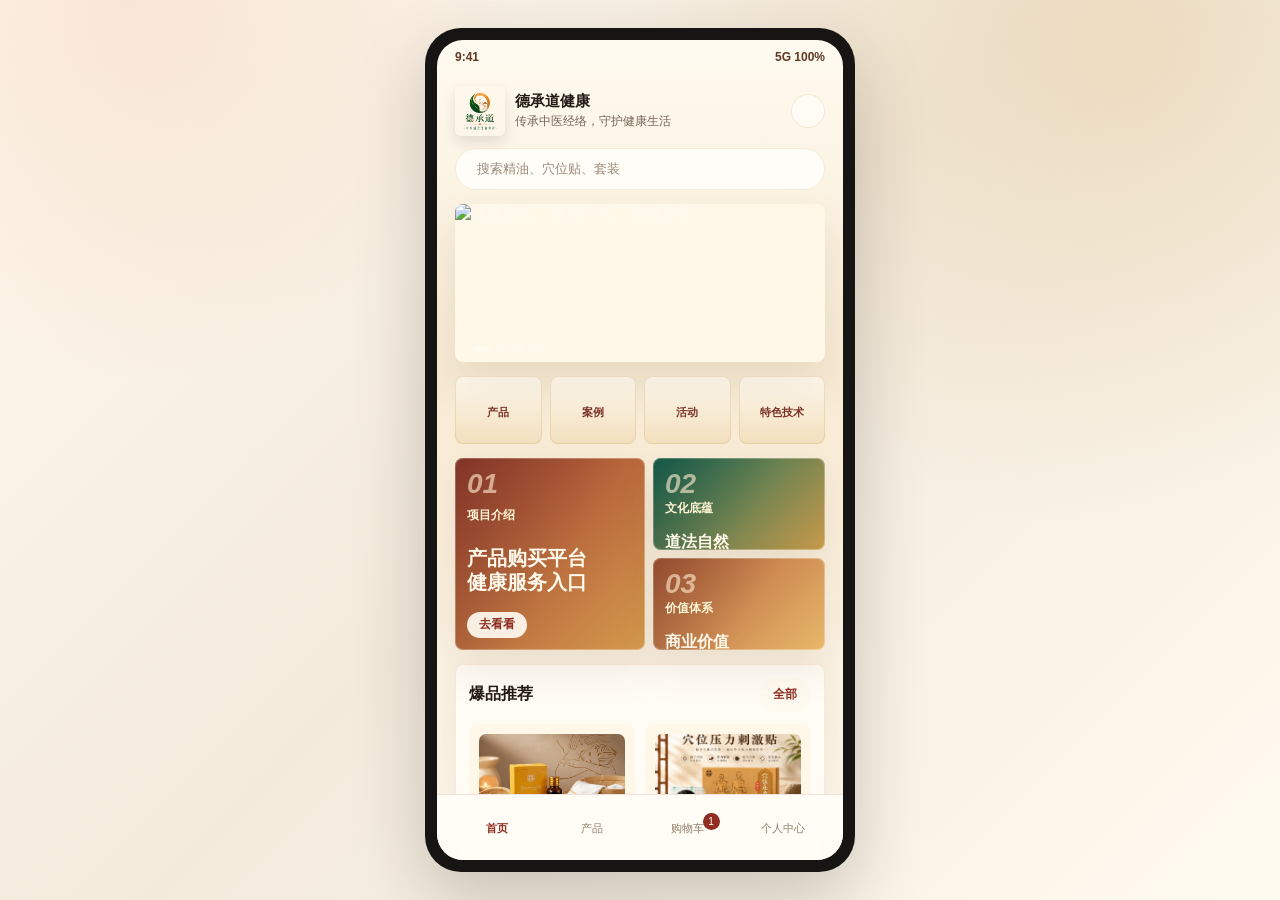
==== commit bb34f6d7: "Rename shoulder case to case one" ====
--- a/champagne_complete.html
+++ b/champagne_complete.html
@@ -321,7 +321,7 @@
 
           <section class="case-card case-story">
             <div>
-              <p>案例三：肩周炎</p>
+              <p>案例一：肩周炎</p>
               <h3>一次即可后背</h3>
               <b>调理过程与效果</b>
               <span>顾客原来手臂不能后背，也无法正常抬举，严重影响日常动作。点几个穴位，仅需几分钟，一次便可自如后背，疼痛感完全消失，只剩下一点点牵拉感。做到第四次的时候，牵拉感也完全消失，功能完全恢复正常。</span>
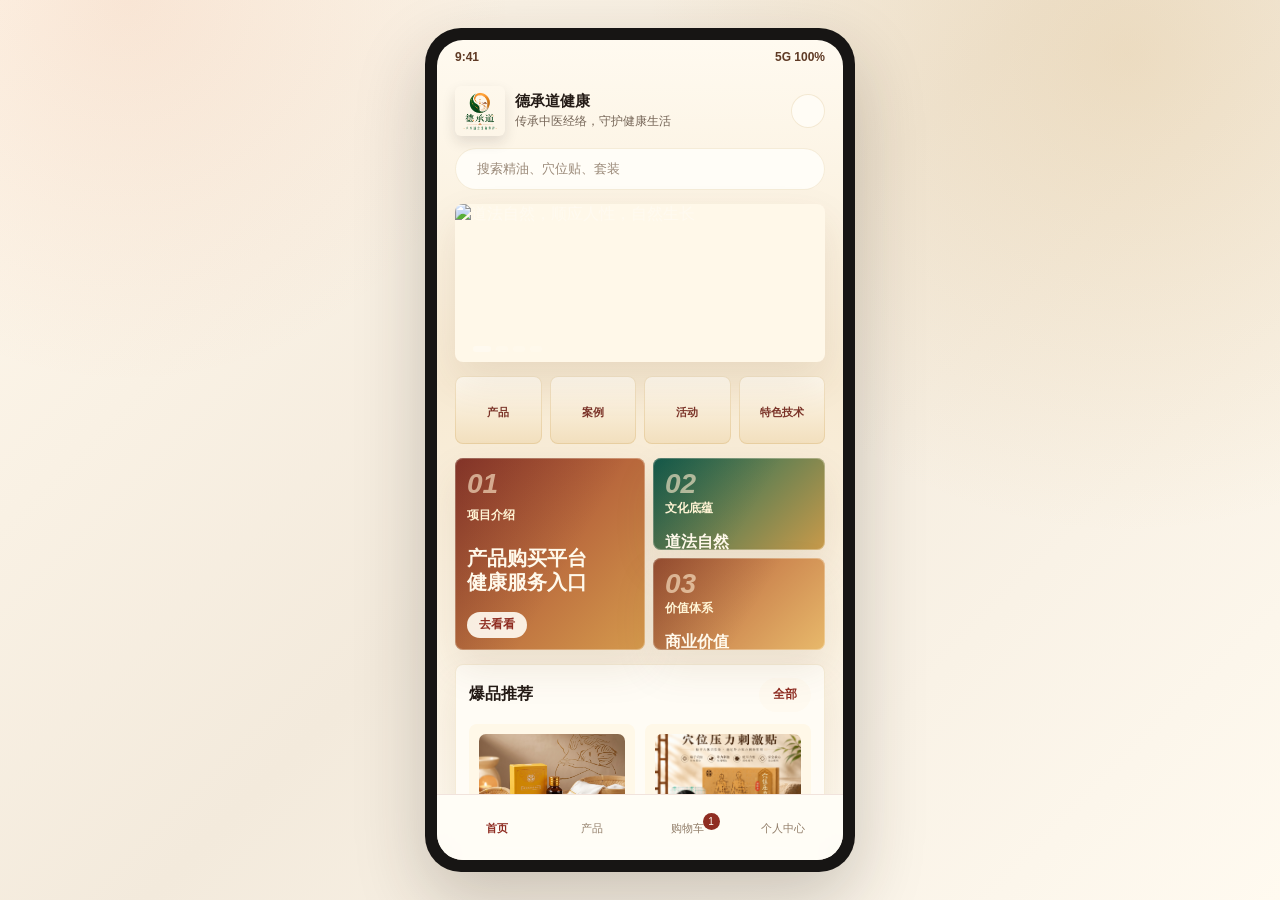
==== commit 9770f6df: "Add nine PPT case studies" ====
--- a/champagne_complete.html
+++ b/champagne_complete.html
@@ -4,9 +4,9 @@
   <meta charset="utf-8">
   <meta name="viewport" content="width=device-width, initial-scale=1">
   <title>德承道商城小程序交互网页</title>
-  <link rel="stylesheet" href="./champagne_complete.css">
+  <link rel="stylesheet" href="./champagne_complete.css?v=20260605-cases10">
   <script src="https://unpkg.com/lucide@latest/dist/umd/lucide.min.js" defer></script>
-  <script src="./champagne_complete.js" defer></script>
+  <script src="./champagne_complete.js?v=20260605-cases10" defer></script>
 </head>
 <body class="standalone-demo">
   <main class="prototype-shell">
@@ -315,30 +315,100 @@
 
         <section class="page" data-page="cases">
           <div class="page-head">
-            <h2>案例</h2>
+            <h2>调理案例</h2>
             <button class="icon-btn" data-route="home" aria-label="返回首页"><i data-lucide="home"></i></button>
+          </div>
+
+          <section class="case-list">
+            <button data-case-detail="shoulder">
+              <img src="./assets/case_after.png" alt="肩周炎案例">
+              <div><p>案例一</p><h3>肩周炎</h3><span>一次即可后背</span></div>
+              <i data-lucide="chevron-right"></i>
+            </button>
+            <button data-case-detail="spine">
+              <img src="./assets/case_spine.png" alt="脊柱侧弯案例">
+              <div><p>案例二</p><h3>脊柱侧弯</h3><span>高低肩与脊柱弯曲改善</span></div>
+              <i data-lucide="chevron-right"></i>
+            </button>
+            <button data-case-detail="eczema">
+              <img src="./assets/case_eczema.png" alt="湿疹案例">
+              <div><p>案例三</p><h3>湿疹</h3><span>三十年反复溃烂调理记录</span></div>
+              <i data-lucide="chevron-right"></i>
+            </button>
+            <button data-case-detail="anal">
+              <img src="./assets/case_anal.png" alt="肛裂与痔疮案例">
+              <div><p>案例四</p><h3>肛裂与痔疮</h3><span>及早干预的顾客反馈</span></div>
+              <i data-lucide="chevron-right"></i>
+            </button>
+            <button data-case-detail="gout">
+              <img src="./assets/case_gout.png" alt="高尿酸痛风案例">
+              <div><p>案例五</p><h3>高尿酸痛风</h3><span>尿酸600+调理记录</span></div>
+              <i data-lucide="chevron-right"></i>
+            </button>
+            <button data-case-detail="prostate">
+              <img src="./assets/case_prostate.png" alt="前列腺案例">
+              <div><p>案例六</p><h3>前列腺增大伴钙化囊肿</h3><span>25天检查记录</span></div>
+              <i data-lucide="chevron-right"></i>
+            </button>
+            <button data-case-detail="breast1">
+              <img src="./assets/case_breast_1.png" alt="乳腺增生案例一">
+              <div><p>案例七</p><h3>乳腺增生（一）</h3><span>调理前后检查资料</span></div>
+              <i data-lucide="chevron-right"></i>
+            </button>
+            <button data-case-detail="breast2">
+              <img src="./assets/case_breast_2.png" alt="乳腺增生案例二">
+              <div><p>案例八</p><h3>乳腺增生（二）</h3><span>多位顾客完整反馈</span></div>
+              <i data-lucide="chevron-right"></i>
+            </button>
+            <button data-case-detail="fibroadenoma">
+              <img src="./assets/case_fibroadenoma.png" alt="乳腺纤维瘤案例">
+              <div><p>案例九</p><h3>乳腺纤维瘤</h3><span>检查报告与调理反馈</span></div>
+              <i data-lucide="chevron-right"></i>
+            </button>
+            <button data-case-detail="floaters">
+              <img src="./assets/case_floaters.png" alt="飞蚊症案例">
+              <div><p>案例十</p><h3>飞蚊症（三）</h3><span>顾客文字反馈记录</span></div>
+              <i data-lucide="chevron-right"></i>
+            </button>
+          </section>
+
+          <p class="case-disclaimer">案例内容来自所提供的 PPT 资料，仅作项目案例展示，不构成医疗效果承诺。</p>
+        </section>
+
+        <section class="page detail-page" data-page="caseDetail">
+          <div class="detail-top">
+            <button class="icon-btn" data-route="cases" aria-label="返回案例列表"><i data-lucide="chevron-left"></i></button>
+            <h2 data-case-page-title>案例一</h2>
+            <button class="icon-btn" data-toast="案例内容来自项目资料" aria-label="案例说明"><i data-lucide="info"></i></button>
           </div>
 
           <section class="case-card case-story">
             <div>
-              <p>案例一：肩周炎</p>
-              <h3>一次即可后背</h3>
+              <p data-case-label>案例一：肩周炎</p>
+              <h3 data-case-title>一次即可后背</h3>
               <b>调理过程与效果</b>
-              <span>顾客原来手臂不能后背，也无法正常抬举，严重影响日常动作。点几个穴位，仅需几分钟，一次便可自如后背，疼痛感完全消失，只剩下一点点牵拉感。做到第四次的时候，牵拉感也完全消失，功能完全恢复正常。</span>
-              <em><i data-lucide="check-circle-2"></i>简单、快速、无创伤，这就是传统经络调理的优势所在。</em>
-            </div>
-          </section>
-
-          <section class="case-compare-panel">
+              <span data-case-description>顾客原来手臂不能后背，也无法正常抬举，严重影响日常动作。点几个穴位，仅需几分钟，一次便可自如后背。</span>
+              <em><i data-lucide="check-circle-2"></i><span data-case-highlight>简单、快速、无创伤。</span></em>
+            </div>
+          </section>
+
+          <section class="case-compare-panel" data-case-compare>
             <article>
               <p>调理前</p>
-              <img src="./assets/case_before.png" alt="肩周炎调理前">
+              <img data-case-before src="./assets/case_before.png" alt="调理前">
             </article>
             <article>
               <p>调理后</p>
-              <img src="./assets/case_after.png" alt="肩周炎调理后">
-            </article>
-          </section>
+              <img data-case-after src="./assets/case_after.png" alt="调理后">
+            </article>
+          </section>
+
+          <section class="case-evidence-panel" data-case-evidence hidden>
+            <div class="section-head"><h3>案例资料</h3><span>来源：汉经堂案例分享</span></div>
+            <img data-case-evidence-image src="./assets/case_spine.png" alt="案例资料">
+          </section>
+
+          <p class="case-disclaimer">内容来自所提供的 PPT 案例资料，仅作展示，不替代诊断、治疗或个体化医疗建议。</p>
         </section>
 
         <section class="page" data-page="activities">
--- a/champagne_complete.css
+++ b/champagne_complete.css
@@ -1301,8 +1301,77 @@
   margin-bottom: 26px;
 }
 
+.case-list {
+  display: grid;
+  gap: 10px;
+  margin: 0 18px 14px;
+}
+
+.case-list > button {
+  display: grid;
+  grid-template-columns: 88px 1fr 18px;
+  gap: 12px;
+  align-items: center;
+  min-width: 0;
+  padding: 10px;
+  border-radius: 8px;
+  background: rgba(255, 253, 247, .95);
+  color: var(--ink);
+  text-align: left;
+  box-shadow: inset 0 0 0 1px rgba(201, 154, 74, .18), var(--shadow);
+}
+
+.case-list img {
+  width: 88px;
+  height: 72px;
+  display: block;
+  object-fit: cover;
+  border-radius: 7px;
+}
+
+.case-list div {
+  min-width: 0;
+}
+
+.case-list p {
+  margin-bottom: 3px;
+  color: var(--gold-deep);
+  font-size: 11px;
+  font-weight: 900;
+}
+
+.case-list h3 {
+  margin-bottom: 4px;
+  font-size: 16px;
+  line-height: 1.25;
+}
+
+.case-list span {
+  display: block;
+  overflow: hidden;
+  color: #806e60;
+  font-size: 12px;
+  line-height: 1.35;
+  text-overflow: ellipsis;
+  white-space: nowrap;
+}
+
+.case-list > button > svg {
+  width: 18px;
+  height: 18px;
+  color: #b79a6a;
+}
+
+.case-disclaimer {
+  margin: 0 24px 18px;
+  color: #9a8978;
+  font-size: 11px;
+  line-height: 1.55;
+}
+
 .case-card,
 .case-compare-panel,
+.case-evidence-panel,
 .empty-state-panel,
 .tech-list {
   margin: 0 18px 14px;
@@ -1369,6 +1438,12 @@
   font-weight: 900;
 }
 
+.case-story em span {
+  color: inherit;
+  font-size: inherit;
+  line-height: 1.45;
+}
+
 .case-story em svg {
   width: 17px;
   height: 17px;
@@ -1399,6 +1474,31 @@
   aspect-ratio: 3 / 4;
   display: block;
   object-fit: cover;
+  border-radius: 8px;
+}
+
+.case-evidence-panel {
+  padding: 12px;
+}
+
+.case-evidence-panel[hidden],
+.case-compare-panel[hidden] {
+  display: none;
+}
+
+.case-evidence-panel .section-head {
+  margin-bottom: 9px;
+}
+
+.case-evidence-panel .section-head span {
+  color: #9a8978;
+  font-size: 11px;
+}
+
+.case-evidence-panel > img {
+  width: 100%;
+  height: auto;
+  display: block;
   border-radius: 8px;
 }
 
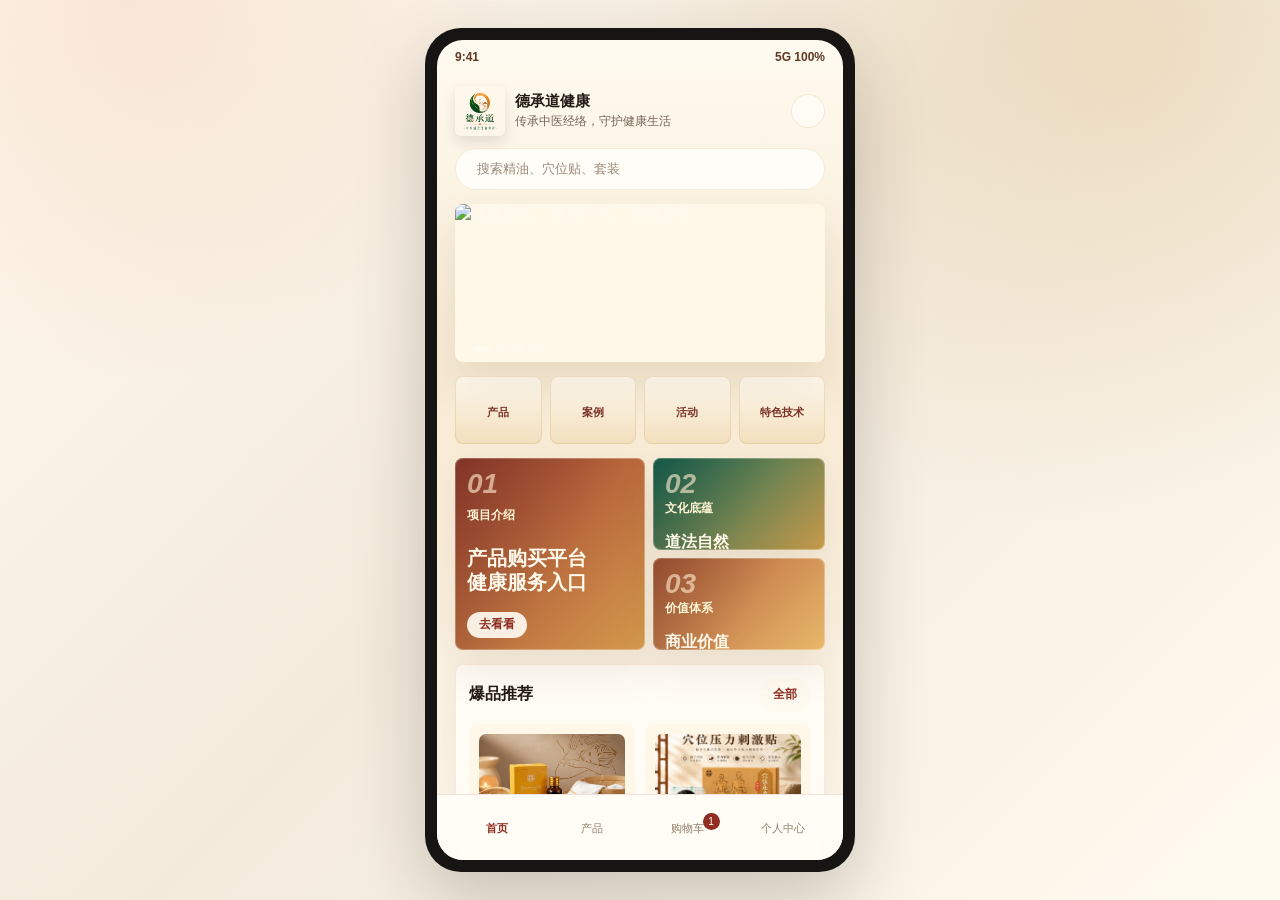
==== commit 3933484c: "Rebuild case details from original PPT media" ====
--- a/champagne_complete.html
+++ b/champagne_complete.html
@@ -4,9 +4,9 @@
   <meta charset="utf-8">
   <meta name="viewport" content="width=device-width, initial-scale=1">
   <title>德承道商城小程序交互网页</title>
-  <link rel="stylesheet" href="./champagne_complete.css?v=20260605-cases10">
+  <link rel="stylesheet" href="./champagne_complete.css?v=20260605-case-media">
   <script src="https://unpkg.com/lucide@latest/dist/umd/lucide.min.js" defer></script>
-  <script src="./champagne_complete.js?v=20260605-cases10" defer></script>
+  <script src="./champagne_complete.js?v=20260605-case-media" defer></script>
 </head>
 <body class="standalone-demo">
   <main class="prototype-shell">
@@ -326,47 +326,47 @@
               <i data-lucide="chevron-right"></i>
             </button>
             <button data-case-detail="spine">
-              <img src="./assets/case_spine.png" alt="脊柱侧弯案例">
+              <img src="./assets/cases/spine_1.png" alt="脊柱侧弯案例">
               <div><p>案例二</p><h3>脊柱侧弯</h3><span>高低肩与脊柱弯曲改善</span></div>
               <i data-lucide="chevron-right"></i>
             </button>
             <button data-case-detail="eczema">
-              <img src="./assets/case_eczema.png" alt="湿疹案例">
+              <img src="./assets/cases/eczema_1.png" alt="湿疹案例">
               <div><p>案例三</p><h3>湿疹</h3><span>三十年反复溃烂调理记录</span></div>
               <i data-lucide="chevron-right"></i>
             </button>
             <button data-case-detail="anal">
-              <img src="./assets/case_anal.png" alt="肛裂与痔疮案例">
+              <img src="./assets/cases/anal_1.png" alt="肛裂与痔疮案例">
               <div><p>案例四</p><h3>肛裂与痔疮</h3><span>及早干预的顾客反馈</span></div>
               <i data-lucide="chevron-right"></i>
             </button>
             <button data-case-detail="gout">
-              <img src="./assets/case_gout.png" alt="高尿酸痛风案例">
+              <img src="./assets/cases/gout_1.png" alt="高尿酸痛风案例">
               <div><p>案例五</p><h3>高尿酸痛风</h3><span>尿酸600+调理记录</span></div>
               <i data-lucide="chevron-right"></i>
             </button>
             <button data-case-detail="prostate">
-              <img src="./assets/case_prostate.png" alt="前列腺案例">
+              <img src="./assets/cases/prostate_1.png" alt="前列腺案例">
               <div><p>案例六</p><h3>前列腺增大伴钙化囊肿</h3><span>25天检查记录</span></div>
               <i data-lucide="chevron-right"></i>
             </button>
             <button data-case-detail="breast1">
-              <img src="./assets/case_breast_1.png" alt="乳腺增生案例一">
+              <img src="./assets/cases/breast1_1.png" alt="乳腺增生案例一">
               <div><p>案例七</p><h3>乳腺增生（一）</h3><span>调理前后检查资料</span></div>
               <i data-lucide="chevron-right"></i>
             </button>
             <button data-case-detail="breast2">
-              <img src="./assets/case_breast_2.png" alt="乳腺增生案例二">
+              <img src="./assets/cases/breast2_1.png" alt="乳腺增生案例二">
               <div><p>案例八</p><h3>乳腺增生（二）</h3><span>多位顾客完整反馈</span></div>
               <i data-lucide="chevron-right"></i>
             </button>
             <button data-case-detail="fibroadenoma">
-              <img src="./assets/case_fibroadenoma.png" alt="乳腺纤维瘤案例">
+              <img src="./assets/cases/fibro_1.png" alt="乳腺纤维瘤案例">
               <div><p>案例九</p><h3>乳腺纤维瘤</h3><span>检查报告与调理反馈</span></div>
               <i data-lucide="chevron-right"></i>
             </button>
             <button data-case-detail="floaters">
-              <img src="./assets/case_floaters.png" alt="飞蚊症案例">
+              <img src="./assets/cases/floaters_1.png" alt="飞蚊症案例">
               <div><p>案例十</p><h3>飞蚊症（三）</h3><span>顾客文字反馈记录</span></div>
               <i data-lucide="chevron-right"></i>
             </button>
@@ -404,8 +404,8 @@
           </section>
 
           <section class="case-evidence-panel" data-case-evidence hidden>
-            <div class="section-head"><h3>案例资料</h3><span>来源：汉经堂案例分享</span></div>
-            <img data-case-evidence-image src="./assets/case_spine.png" alt="案例资料">
+            <div class="section-head"><h3 data-case-gallery-title>调理资料</h3><span>来源：汉经堂案例分享</span></div>
+            <div class="case-media-gallery" data-case-gallery></div>
           </section>
 
           <p class="case-disclaimer">内容来自所提供的 PPT 案例资料，仅作展示，不替代诊断、治疗或个体化医疗建议。</p>
--- a/champagne_complete.css
+++ b/champagne_complete.css
@@ -1495,11 +1495,46 @@
   font-size: 11px;
 }
 
-.case-evidence-panel > img {
+.case-media-gallery {
+  display: grid;
+  gap: 12px;
+}
+
+.case-media-gallery.compare {
+  grid-template-columns: repeat(2, minmax(0, 1fr));
+}
+
+.case-media-gallery.stack {
+  grid-template-columns: 1fr;
+}
+
+.case-media-gallery figure {
+  min-width: 0;
+  margin: 0;
+  padding: 8px;
+  border-radius: 8px;
+  background: #fffaf0;
+  box-shadow: inset 0 0 0 1px rgba(201, 154, 74, .15);
+}
+
+.case-media-gallery figcaption {
+  margin-bottom: 7px;
+  color: #7b3328;
+  text-align: center;
+  font-size: 12px;
+  font-weight: 900;
+}
+
+.case-media-gallery img {
   width: 100%;
   height: auto;
   display: block;
-  border-radius: 8px;
+  border-radius: 6px;
+}
+
+.case-media-gallery.compare img {
+  aspect-ratio: 3 / 4;
+  object-fit: cover;
 }
 
 .empty-state-panel {
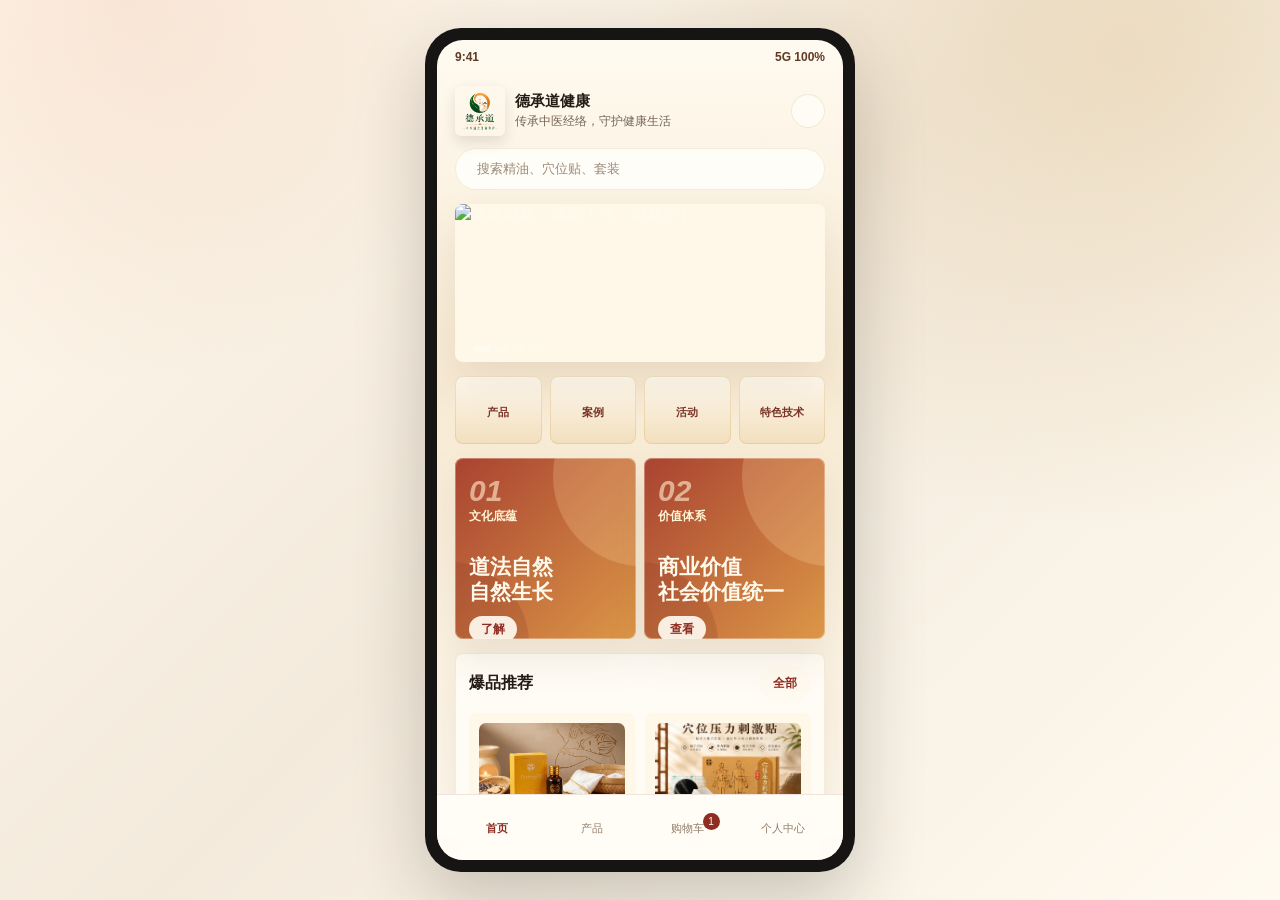
==== commit 6a7ab1cb: "Redesign culture and value cards" ====
--- a/champagne_complete.html
+++ b/champagne_complete.html
@@ -4,9 +4,9 @@
   <meta charset="utf-8">
   <meta name="viewport" content="width=device-width, initial-scale=1">
   <title>德承道商城小程序交互网页</title>
-  <link rel="stylesheet" href="./champagne_complete.css?v=20260605-case-media">
+  <link rel="stylesheet" href="./champagne_complete.css?v=20260605-two-cards">
   <script src="https://unpkg.com/lucide@latest/dist/umd/lucide.min.js" defer></script>
-  <script src="./champagne_complete.js?v=20260605-case-media" defer></script>
+  <script src="./champagne_complete.js?v=20260605-two-cards" defer></script>
 </head>
 <body class="standalone-demo">
   <main class="prototype-shell">
@@ -68,20 +68,14 @@
           </section>
 
           <section class="project-board" aria-label="项目与文化介绍">
-            <button class="project-card primary" data-route="project">
+            <button class="project-card culture" data-route="culture">
               <span>01</span>
-              <p>项目介绍</p>
-              <h3>产品购买平台<br>健康服务入口</h3>
-              <em>去看看</em>
-            </button>
-            <button class="project-card culture" data-route="culture">
+              <p>文化底蕴</p>
+              <h3>道法自然<br>自然生长</h3>
+              <em>了解</em>
+            </button>
+            <button class="project-card value" data-route="value">
               <span>02</span>
-              <p>文化底蕴</p>
-              <h3>道法自然<br>五行调和</h3>
-              <em>了解</em>
-            </button>
-            <button class="project-card value" data-route="value">
-              <span>03</span>
               <p>价值体系</p>
               <h3>商业价值<br>社会价值统一</h3>
               <em>查看</em>
--- a/champagne_complete.css
+++ b/champagne_complete.css
@@ -408,8 +408,7 @@
 
 .project-board {
   display: grid;
-  grid-template-columns: 1.05fr .95fr;
-  grid-template-rows: repeat(2, 92px);
+  grid-template-columns: repeat(2, minmax(0, 1fr));
   gap: 8px;
   margin: 0 18px 14px;
 }
@@ -420,7 +419,8 @@
   display: grid;
   align-content: space-between;
   min-width: 0;
-  padding: 12px;
+  aspect-ratio: 1 / 1;
+  padding: 18px 14px;
   border-radius: 8px;
   text-align: left;
   color: #fff9eb;
@@ -428,25 +428,21 @@
 }
 
 .project-card::after {
-  content: "";
-  position: absolute;
-  inset: 0;
-  background: linear-gradient(120deg, rgba(36, 27, 22, .24), transparent 58%);
-  pointer-events: none;
-}
-
-.project-card.primary {
-  grid-row: span 2;
-  min-height: 192px;
-  background: linear-gradient(135deg, #9f3b2d, #d59a4d);
+  display: none;
 }
 
 .project-card.culture {
-  background: linear-gradient(135deg, #0e6a58, #c99a4a);
+  background:
+    radial-gradient(circle at 104% 10%, rgba(255, 215, 158, .24) 0 36%, transparent 36.5%),
+    radial-gradient(circle at -5% 103%, rgba(126, 47, 35, .2) 0 31%, transparent 31.5%),
+    linear-gradient(135deg, #a94331, #dc9747);
 }
 
 .project-card.value {
-  background: linear-gradient(135deg, #b45a37, #e8b96b);
+  background:
+    radial-gradient(circle at 104% 10%, rgba(255, 215, 158, .24) 0 36%, transparent 36.5%),
+    radial-gradient(circle at -5% 103%, rgba(126, 47, 35, .2) 0 31%, transparent 31.5%),
+    linear-gradient(135deg, #a94331, #dc9747);
 }
 
 .project-card span,
@@ -459,7 +455,7 @@
 
 .project-card span {
   color: rgba(255, 236, 205, .62);
-  font-size: 28px;
+  font-size: 30px;
   line-height: 1;
   font-weight: 900;
   font-style: italic;
@@ -473,14 +469,9 @@
 }
 
 .project-card h3 {
-  margin: 4px 0 10px;
-  font-size: 20px;
+  margin: 18px 0 12px;
+  font-size: 21px;
   line-height: 1.18;
-}
-
-.project-card:not(.primary) h3 {
-  margin-bottom: 6px;
-  font-size: 16px;
 }
 
 .project-card em {
@@ -893,11 +884,17 @@
 }
 
 .intro-hero.culture {
-  background: linear-gradient(135deg, #0e6a58, #c99a4a);
+  background:
+    radial-gradient(circle at 104% 10%, rgba(255, 215, 158, .24) 0 38%, transparent 38.5%),
+    radial-gradient(circle at -5% 105%, rgba(126, 47, 35, .2) 0 34%, transparent 34.5%),
+    linear-gradient(135deg, #a94331, #dc9747);
 }
 
 .intro-hero.value {
-  background: linear-gradient(135deg, #b45a37, #e8b96b);
+  background:
+    radial-gradient(circle at 104% 10%, rgba(255, 215, 158, .24) 0 38%, transparent 38.5%),
+    radial-gradient(circle at -5% 105%, rgba(126, 47, 35, .2) 0 34%, transparent 34.5%),
+    linear-gradient(135deg, #a94331, #dc9747);
 }
 
 .intro-hero p {
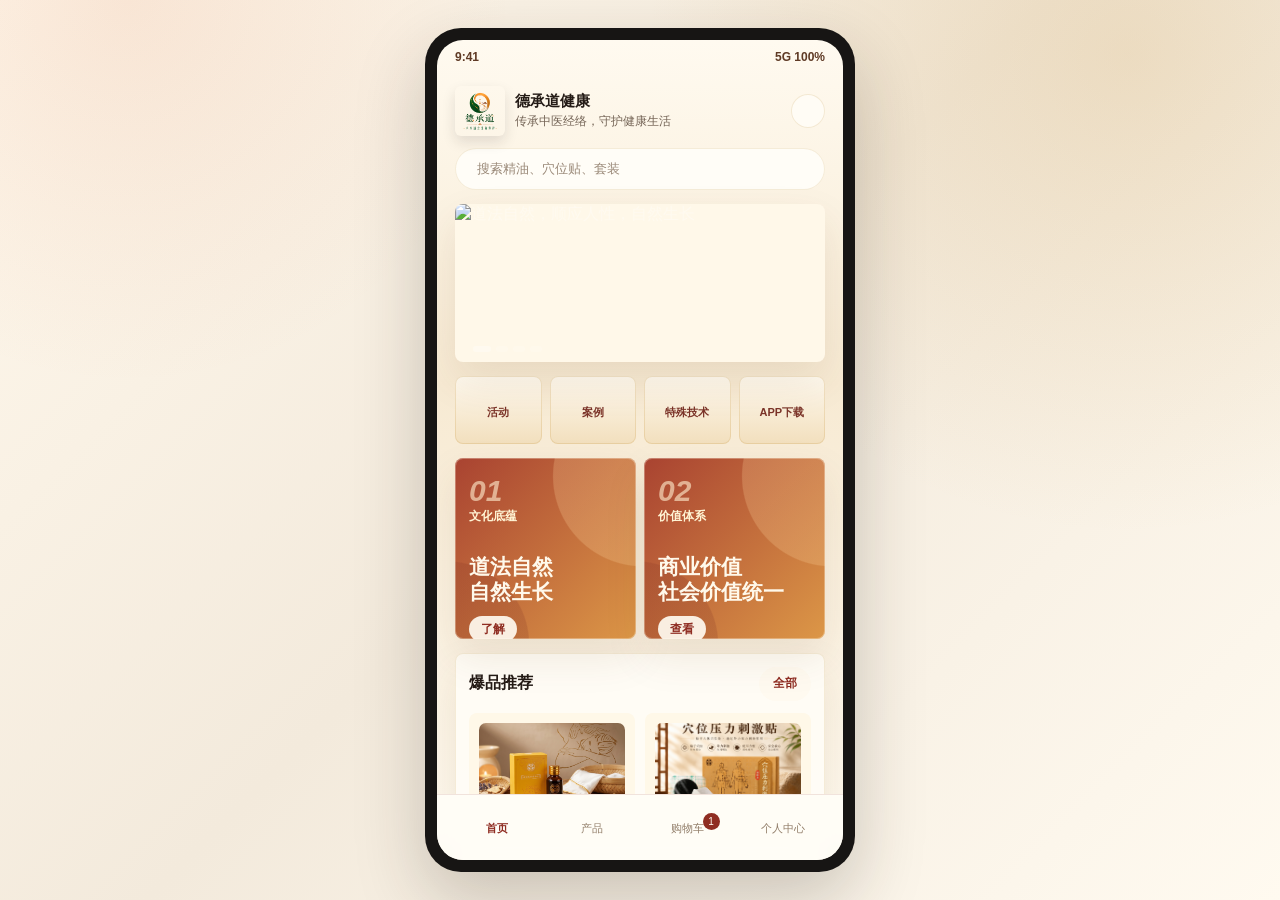
==== commit 288a902e: "Update home quick access links" ====
--- a/champagne_complete.html
+++ b/champagne_complete.html
@@ -4,9 +4,9 @@
   <meta charset="utf-8">
   <meta name="viewport" content="width=device-width, initial-scale=1">
   <title>德承道商城小程序交互网页</title>
-  <link rel="stylesheet" href="./champagne_complete.css?v=20260605-two-cards">
+  <link rel="stylesheet" href="./champagne_complete.css?v=20260608-quick-entry">
   <script src="https://unpkg.com/lucide@latest/dist/umd/lucide.min.js" defer></script>
-  <script src="./champagne_complete.js?v=20260605-two-cards" defer></script>
+  <script src="./champagne_complete.js?v=20260608-quick-entry" defer></script>
 </head>
 <body class="standalone-demo">
   <main class="prototype-shell">
@@ -61,10 +61,10 @@
           </section>
 
           <section class="category-row">
-            <button data-route="products"><i data-lucide="shopping-bag"></i><span>产品</span></button>
+            <button data-route="activities"><i data-lucide="calendar-days"></i><span>活动</span></button>
             <button data-route="cases"><i data-lucide="image-play"></i><span>案例</span></button>
-            <button data-route="activities"><i data-lucide="calendar-days"></i><span>活动</span></button>
-            <button data-route="tech"><i data-lucide="sparkles"></i><span>特色技术</span></button>
+            <button data-route="tech"><i data-lucide="sparkles"></i><span>特殊技术</span></button>
+            <button data-route="appDownload"><i data-lucide="smartphone"></i><span>APP下载</span></button>
           </section>
 
           <section class="project-board" aria-label="项目与文化介绍">
@@ -420,7 +420,7 @@
 
         <section class="page" data-page="tech">
           <div class="page-head">
-            <h2>特色技术</h2>
+            <h2>特殊技术</h2>
             <button class="icon-btn" data-route="home" aria-label="返回首页"><i data-lucide="home"></i></button>
           </div>
 
@@ -457,7 +457,7 @@
 
         <section class="page detail-page tech-detail-page" data-page="techDetail">
           <div class="detail-top">
-            <button class="icon-btn" data-route="tech" aria-label="返回特色技术"><i data-lucide="chevron-left"></i></button>
+            <button class="icon-btn" data-route="tech" aria-label="返回特殊技术"><i data-lucide="chevron-left"></i></button>
             <h2 data-tech-title>点穴按摩</h2>
             <button class="icon-btn" data-toast="技术内容可继续补充真实素材" aria-label="说明"><i data-lucide="info"></i></button>
           </div>
@@ -475,6 +475,26 @@
           <section class="tech-video-panel">
             <div class="section-head"><h3>技术视频</h3><button data-toast="当前为占位视频，可替换为专属技术讲解">示例</button></div>
             <video data-tech-video controls playsinline preload="metadata" poster="./assets/body_map.jpg" src="./assets/case_video.mp4"></video>
+          </section>
+        </section>
+
+        <section class="page" data-page="appDownload">
+          <div class="page-head">
+            <h2>APP下载</h2>
+            <button class="icon-btn" data-route="home" aria-label="返回首页"><i data-lucide="home"></i></button>
+          </div>
+
+          <section class="app-download-panel">
+            <div class="app-download-mark">
+              <i data-lucide="smartphone"></i>
+            </div>
+            <p>德承道健康 APP</p>
+            <h3>健康服务，随身相伴</h3>
+            <span>下载地址配置完成后，可在这里直接下载安装。</span>
+            <div class="app-download-actions">
+              <button data-toast="安卓版下载地址待配置"><i data-lucide="download"></i><span>Android 下载</span></button>
+              <button data-toast="苹果版下载地址待配置"><i data-lucide="apple"></i><span>App Store 下载</span></button>
+            </div>
           </section>
         </section>
 
--- a/champagne_complete.css
+++ b/champagne_complete.css
@@ -1550,6 +1550,80 @@
   color: var(--gold);
 }
 
+.app-download-panel {
+  min-height: 360px;
+  margin: 0 18px 14px;
+  padding: 34px 24px;
+  display: grid;
+  justify-items: center;
+  align-content: center;
+  gap: 10px;
+  border-radius: 8px;
+  background: rgba(255, 253, 247, .93);
+  box-shadow: inset 0 0 0 1px rgba(201, 154, 74, .18), var(--shadow);
+  text-align: center;
+}
+
+.app-download-mark {
+  width: 76px;
+  height: 76px;
+  display: grid;
+  place-items: center;
+  margin-bottom: 4px;
+  border-radius: 18px;
+  color: var(--ivory);
+  background: linear-gradient(135deg, var(--cinnabar), var(--gold));
+}
+
+.app-download-mark svg {
+  width: 36px;
+  height: 36px;
+}
+
+.app-download-panel > p {
+  color: var(--cinnabar);
+  font-size: 13px;
+  font-weight: 900;
+}
+
+.app-download-panel h3 {
+  font-size: 22px;
+}
+
+.app-download-panel > span {
+  color: var(--muted);
+  font-size: 13px;
+  line-height: 1.6;
+}
+
+.app-download-actions {
+  width: 100%;
+  display: grid;
+  gap: 10px;
+  margin-top: 18px;
+}
+
+.app-download-actions button {
+  height: 44px;
+  display: flex;
+  align-items: center;
+  justify-content: center;
+  gap: 8px;
+  border-radius: 8px;
+  color: var(--ivory);
+  background: #2f241e;
+  font-weight: 800;
+}
+
+.app-download-actions button:first-child {
+  background: linear-gradient(135deg, #a94331, #cf873e);
+}
+
+.app-download-actions svg {
+  width: 18px;
+  height: 18px;
+}
+
 .tech-list {
   display: grid;
   gap: 0;
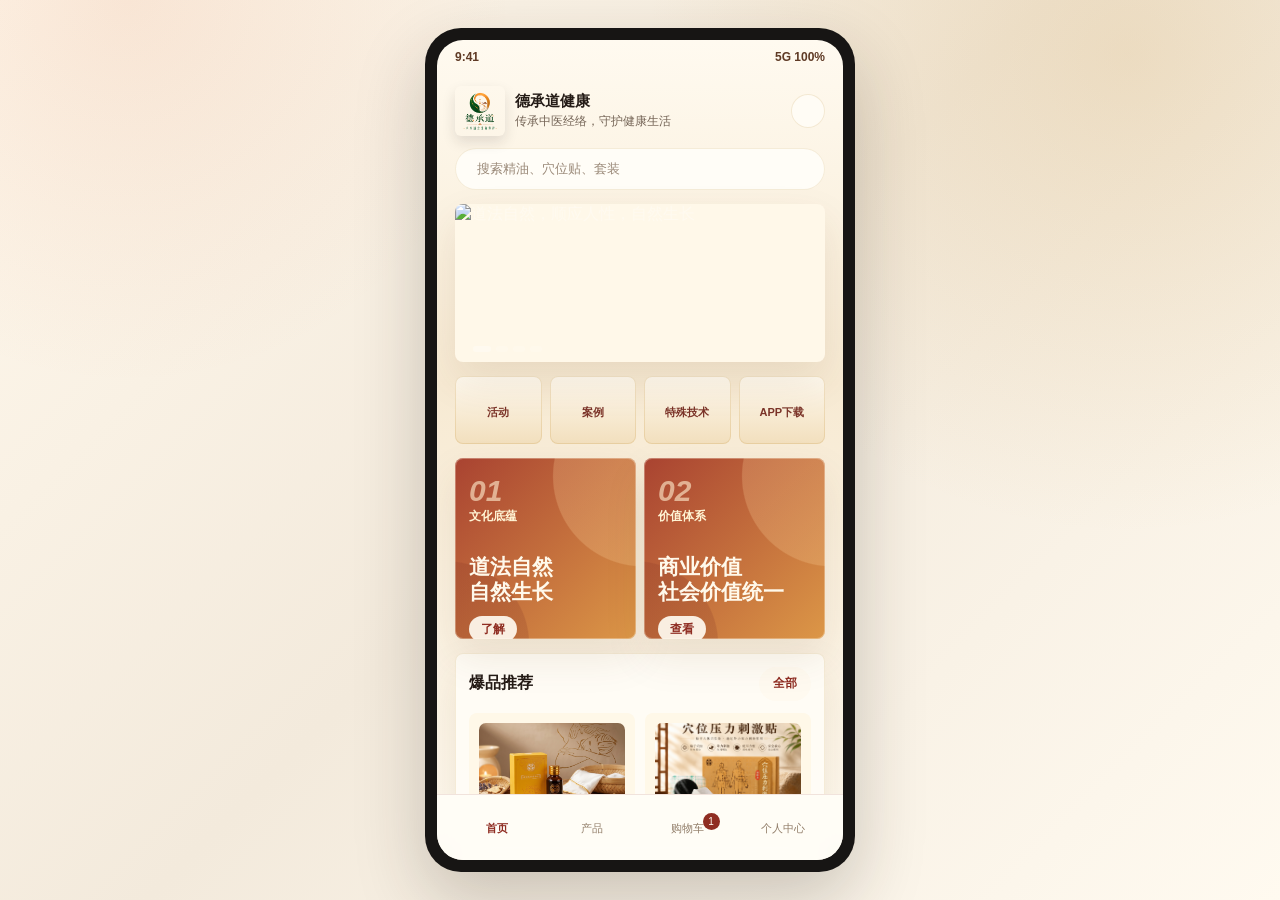
==== commit efe18f5e: "Restore original PPT case descriptions" ====
--- a/champagne_complete.html
+++ b/champagne_complete.html
@@ -4,9 +4,9 @@
   <meta charset="utf-8">
   <meta name="viewport" content="width=device-width, initial-scale=1">
   <title>德承道商城小程序交互网页</title>
-  <link rel="stylesheet" href="./champagne_complete.css?v=20260608-quick-entry">
+  <link rel="stylesheet" href="./champagne_complete.css?v=20260609-case-original-copy">
   <script src="https://unpkg.com/lucide@latest/dist/umd/lucide.min.js" defer></script>
-  <script src="./champagne_complete.js?v=20260608-quick-entry" defer></script>
+  <script src="./champagne_complete.js?v=20260609-case-original-copy" defer></script>
 </head>
 <body class="standalone-demo">
   <main class="prototype-shell">
@@ -316,52 +316,52 @@
           <section class="case-list">
             <button data-case-detail="shoulder">
               <img src="./assets/case_after.png" alt="肩周炎案例">
-              <div><p>案例一</p><h3>肩周炎</h3><span>一次即可后背</span></div>
+              <div><p>案例一</p><h3>肩周炎</h3><span>商务局领导，一次即可后背</span></div>
               <i data-lucide="chevron-right"></i>
             </button>
             <button data-case-detail="spine">
               <img src="./assets/cases/spine_1.png" alt="脊柱侧弯案例">
-              <div><p>案例二</p><h3>脊柱侧弯</h3><span>高低肩与脊柱弯曲改善</span></div>
+              <div><p>案例二</p><h3>脊柱侧弯</h3><span>高低肩与脊柱弯曲</span></div>
               <i data-lucide="chevron-right"></i>
             </button>
             <button data-case-detail="eczema">
               <img src="./assets/cases/eczema_1.png" alt="湿疹案例">
-              <div><p>案例三</p><h3>湿疹</h3><span>三十年反复溃烂调理记录</span></div>
+              <div><p>案例三</p><h3>湿疹</h3><span>三十年反复溃烂，穴位点按数次神奇康复</span></div>
               <i data-lucide="chevron-right"></i>
             </button>
             <button data-case-detail="anal">
               <img src="./assets/cases/anal_1.png" alt="肛裂与痔疮案例">
-              <div><p>案例四</p><h3>肛裂与痔疮</h3><span>及早干预的顾客反馈</span></div>
+              <div><p>案例四</p><h3>肛裂与痔疮</h3><span>早调理，两三个穴位点按两次即可痊愈</span></div>
               <i data-lucide="chevron-right"></i>
             </button>
             <button data-case-detail="gout">
               <img src="./assets/cases/gout_1.png" alt="高尿酸痛风案例">
-              <div><p>案例五</p><h3>高尿酸痛风</h3><span>尿酸600+调理记录</span></div>
+              <div><p>案例五</p><h3>高尿酸痛风</h3><span>23岁，尿酸600+，10至20次恢复正常</span></div>
               <i data-lucide="chevron-right"></i>
             </button>
             <button data-case-detail="prostate">
               <img src="./assets/cases/prostate_1.png" alt="前列腺案例">
-              <div><p>案例六</p><h3>前列腺增大伴钙化囊肿</h3><span>25天检查记录</span></div>
+              <div><p>案例六</p><h3>前列腺增大伴钙化囊肿</h3><span>25天，全面康复</span></div>
               <i data-lucide="chevron-right"></i>
             </button>
             <button data-case-detail="breast1">
               <img src="./assets/cases/breast1_1.png" alt="乳腺增生案例一">
-              <div><p>案例七</p><h3>乳腺增生（一）</h3><span>调理前后检查资料</span></div>
+              <div><p>案例七</p><h3>乳腺增生（一）</h3><span>经络疏通，消散于无形</span></div>
               <i data-lucide="chevron-right"></i>
             </button>
             <button data-case-detail="breast2">
               <img src="./assets/cases/breast2_1.png" alt="乳腺增生案例二">
-              <div><p>案例八</p><h3>乳腺增生（二）</h3><span>多位顾客完整反馈</span></div>
+              <div><p>案例八</p><h3>乳腺增生（二）</h3><span>有规律可循的系统性成果</span></div>
               <i data-lucide="chevron-right"></i>
             </button>
             <button data-case-detail="fibroadenoma">
               <img src="./assets/cases/fibro_1.png" alt="乳腺纤维瘤案例">
-              <div><p>案例九</p><h3>乳腺纤维瘤</h3><span>检查报告与调理反馈</span></div>
+              <div><p>案例九</p><h3>乳腺纤维瘤</h3><span>无创调理，检查报告说明一切</span></div>
               <i data-lucide="chevron-right"></i>
             </button>
             <button data-case-detail="floaters">
               <img src="./assets/cases/floaters_1.png" alt="飞蚊症案例">
-              <div><p>案例十</p><h3>飞蚊症（三）</h3><span>顾客文字反馈记录</span></div>
+              <div><p>案例十</p><h3>飞蚊症（三）</h3><span>又一位飞蚊症顾客的调理反馈记录</span></div>
               <i data-lucide="chevron-right"></i>
             </button>
           </section>
@@ -402,7 +402,7 @@
             <div class="case-media-gallery" data-case-gallery></div>
           </section>
 
-          <p class="case-disclaimer">内容来自所提供的 PPT 案例资料，仅作展示，不替代诊断、治疗或个体化医疗建议。</p>
+          <p class="case-disclaimer">内容仅作展示，不替代诊断、治疗或个体化医疗建议。</p>
         </section>
 
         <section class="page" data-page="activities">
@@ -490,9 +490,9 @@
             </div>
             <p>德承道健康 APP</p>
             <h3>健康服务，随身相伴</h3>
-            <span>下载地址配置完成后，可在这里直接下载安装。</span>
+            <span>Android 版本现已开放下载，点击下方按钮即可下载安装。</span>
             <div class="app-download-actions">
-              <button data-toast="安卓版下载地址待配置"><i data-lucide="download"></i><span>Android 下载</span></button>
+              <a href="https://www.pgyer.com/dechengdao" target="_blank" rel="noopener noreferrer"><i data-lucide="download"></i><span>Android 下载</span></a>
               <button data-toast="苹果版下载地址待配置"><i data-lucide="apple"></i><span>App Store 下载</span></button>
             </div>
           </section>
--- a/champagne_complete.css
+++ b/champagne_complete.css
@@ -1603,7 +1603,8 @@
   margin-top: 18px;
 }
 
-.app-download-actions button {
+.app-download-actions button,
+.app-download-actions a {
   height: 44px;
   display: flex;
   align-items: center;
@@ -1613,9 +1614,10 @@
   color: var(--ivory);
   background: #2f241e;
   font-weight: 800;
-}
-
-.app-download-actions button:first-child {
+  text-decoration: none;
+}
+
+.app-download-actions a:first-child {
   background: linear-gradient(135deg, #a94331, #cf873e);
 }
 
